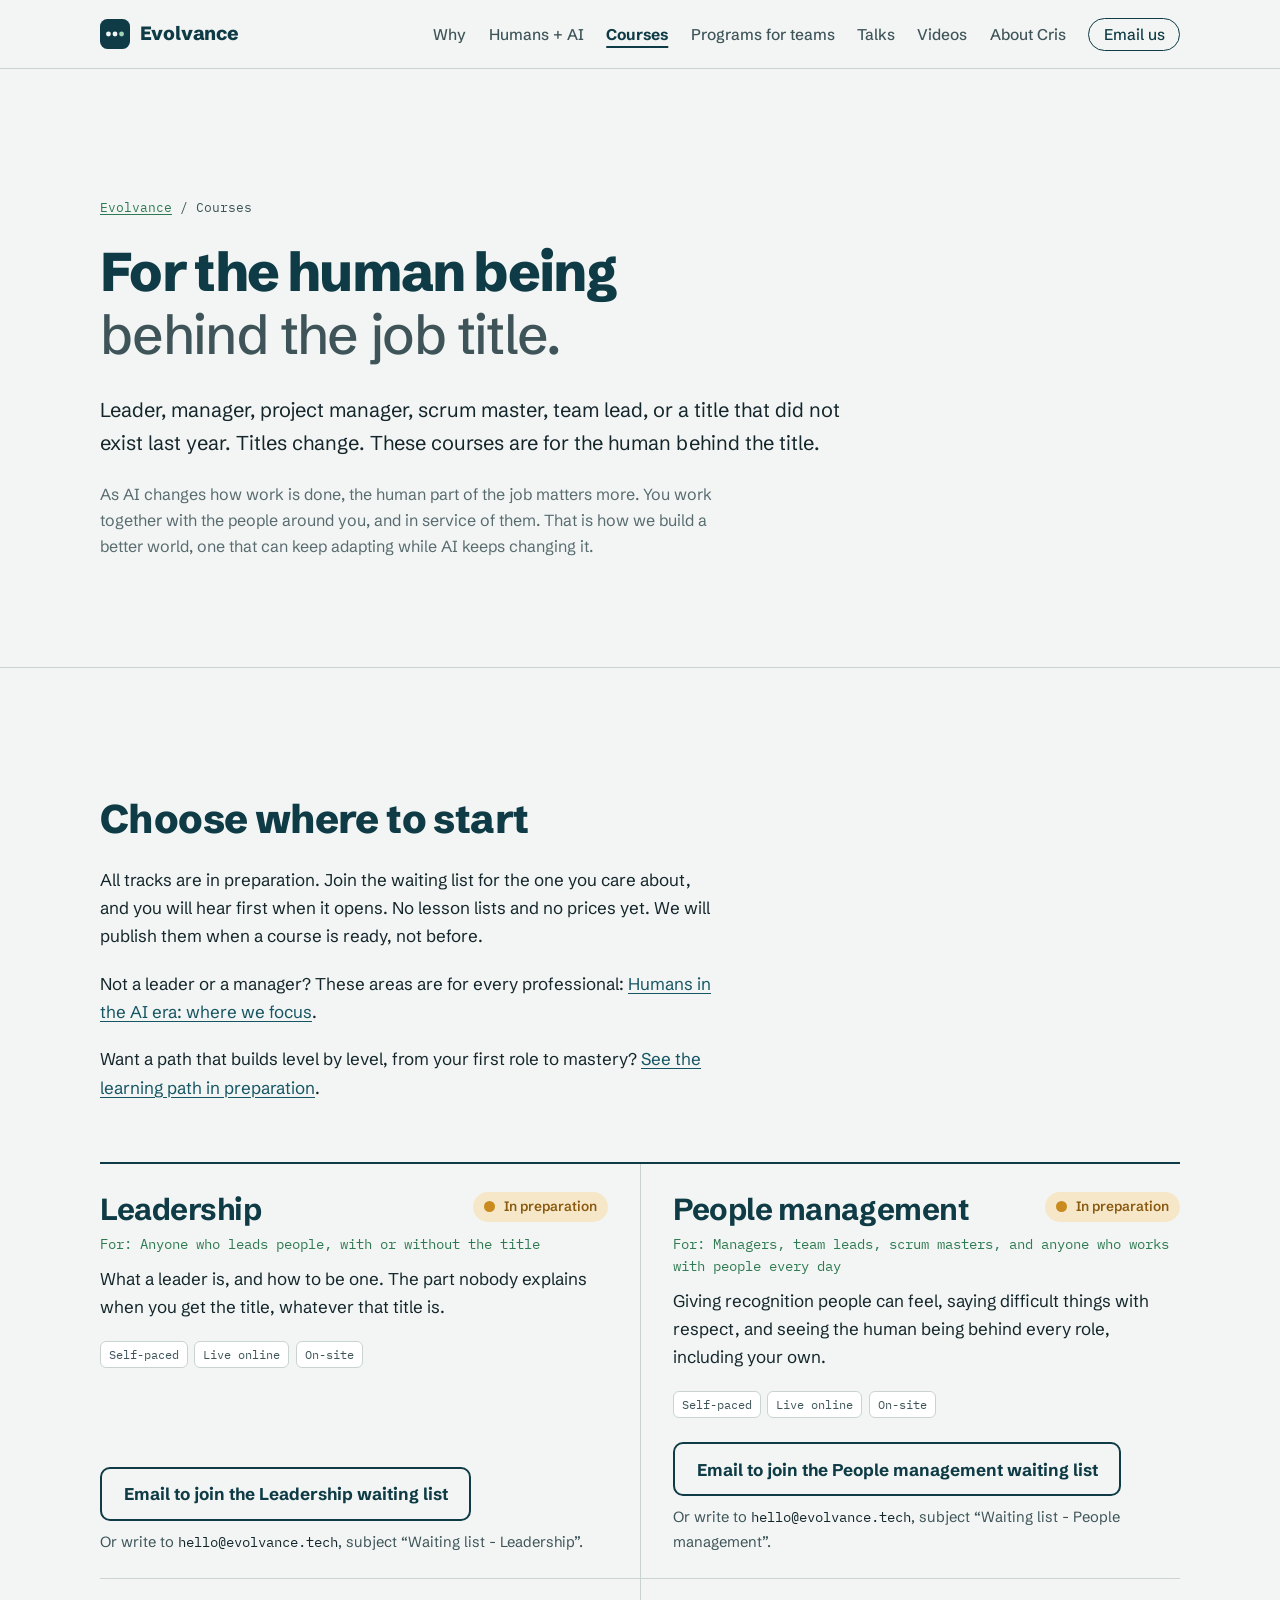
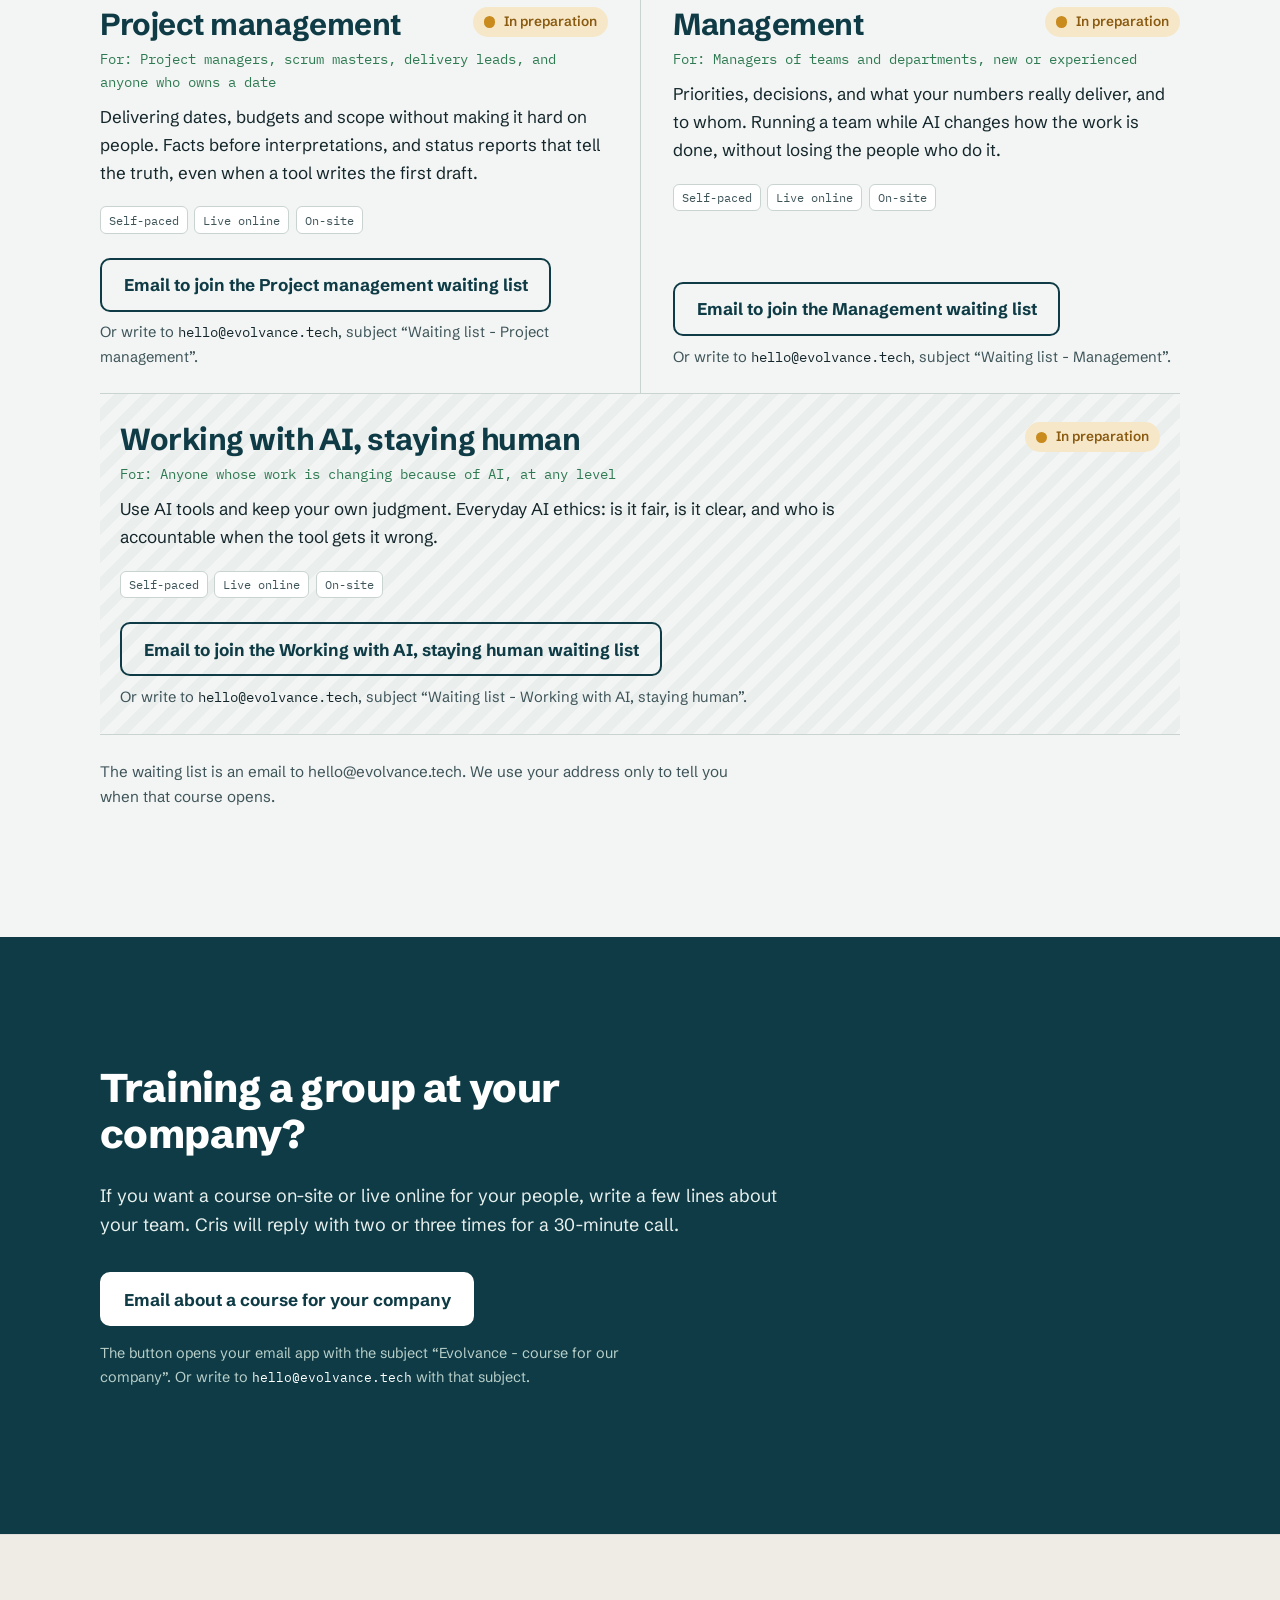
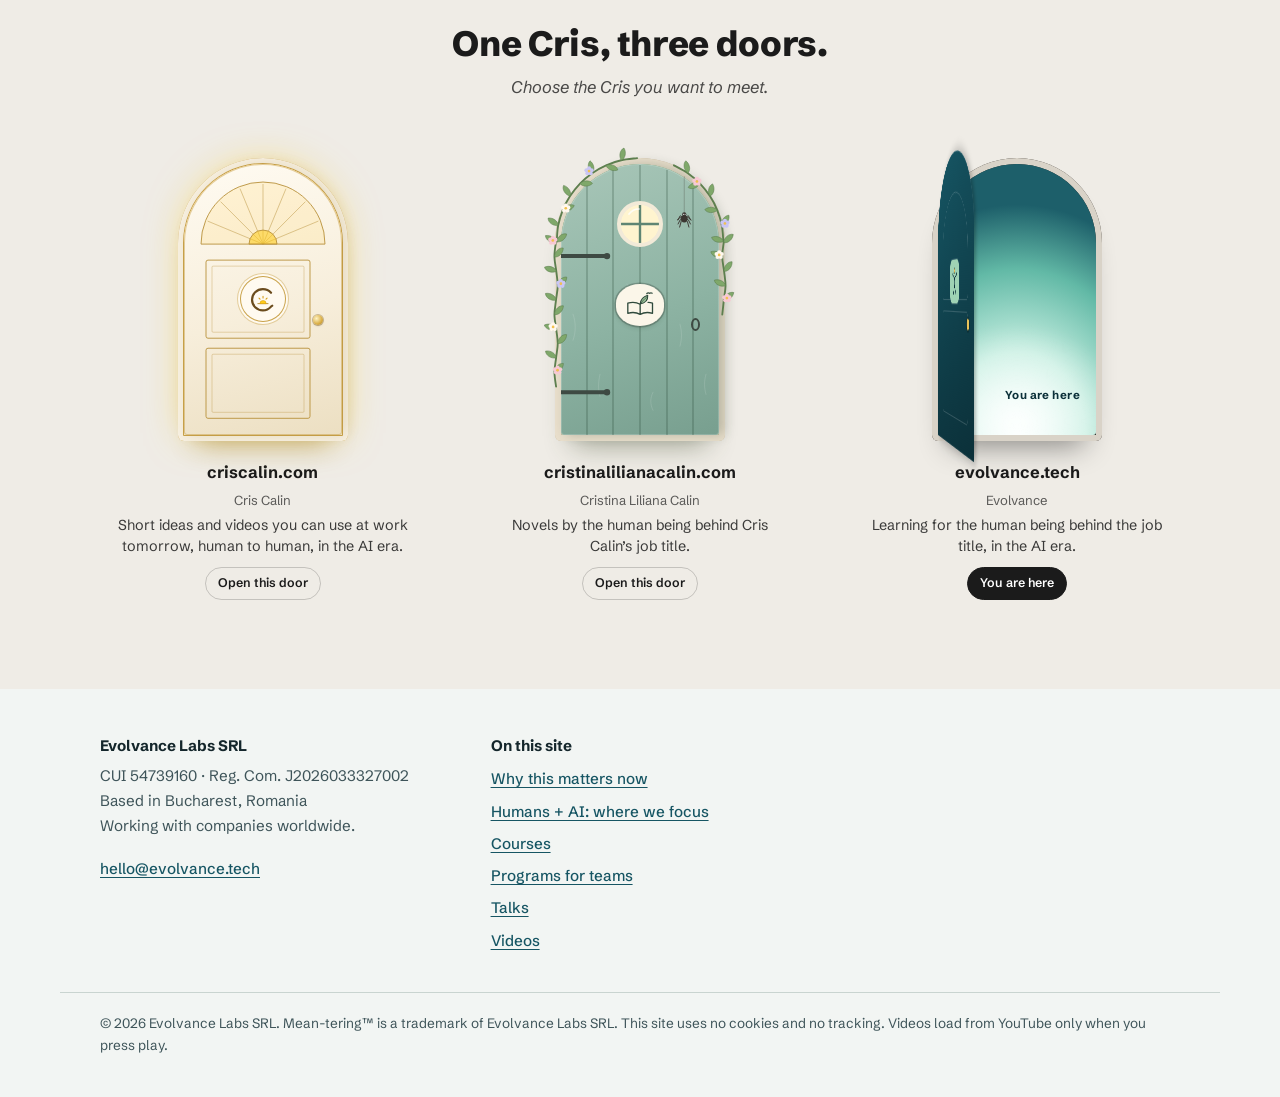
==== courses/index.html @ 080d836c "Publish site (approved version, 24.11.2026) Co-Authored-By: Claude Opus 5.5 <noreply@anthropic.com> " ====
<!DOCTYPE html>
<!-- generated by tools/build.py from tools/templates/courses.html and _data/catalog.json. Do not edit by hand: edit the template or the data, then run python3 tools/build.py -->
<html lang="en">
<head>
<meta charset="utf-8">
<meta name="viewport" content="width=device-width, initial-scale=1">
<title>Courses for the human being behind the job title | Evolvance</title>
<meta name="description" content="Courses by Cris Calin, in preparation, for leaders, managers, project managers, scrum masters, team leads and anyone who works with people: leadership, people management, project management, management, and working with AI while staying human.">
<link rel="canonical" href="https://evolvance.tech/courses/">
<meta name="theme-color" content="#0e3b45">

<meta property="og:type" content="website">
<meta property="og:site_name" content="Evolvance">
<meta property="og:title" content="Evolvance courses: for the human being behind the job title">
<meta property="og:description" content="Courses by Cris Calin, in preparation, for leaders, managers, project managers, scrum masters, team leads and anyone who works with people: leadership, people management, project management, management, and working with AI while staying human.">
<meta property="og:url" content="https://evolvance.tech/courses/">
<meta property="og:image" content="https://evolvance.tech/img/og-evolvance.jpg">
<meta property="og:image:width" content="1200">
<meta property="og:image:height" content="630">
<meta property="og:image:alt" content="Cris Calin on stage at DevCon 2025, in front of the title of her talk, Beyond Innovation: The Era of Meaningful Tech">
<meta name="twitter:card" content="summary_large_image">
<meta name="twitter:title" content="Evolvance courses: for the human being behind the job title">
<meta name="twitter:description" content="Courses by Cris Calin, in preparation, for leaders, managers, project managers, scrum masters, team leads and anyone who works with people: leadership, people management, project management, management, and working with AI while staying human.">
<meta name="twitter:image" content="https://evolvance.tech/img/og-evolvance.jpg">

<link rel="icon" href="../favicon.svg" type="image/svg+xml">
<link rel="preconnect" href="https://fonts.googleapis.com">
<link rel="preconnect" href="https://fonts.gstatic.com" crossorigin>
<link href="https://fonts.googleapis.com/css2?family=Schibsted+Grotesk:ital,wght@0,400;0,500;0,700;0,800;1,400&family=IBM+Plex+Mono:wght@400;500&display=swap" rel="stylesheet">
<link rel="stylesheet" href="../style.css">
<script>if(!matchMedia("(prefers-reduced-motion: reduce)").matches)document.documentElement.classList.add("js")</script>

</head>
<body>
<a class="skip" href="#main">Skip to content</a>

<header class="site-head">
  <div class="wrap head-row">
    <a class="brand" href="../index.html" aria-label="Evolvance, home">
      <svg class="brand-mark" viewBox="0 0 32 32" aria-hidden="true"><rect width="32" height="32" rx="8" fill="currentColor"/><circle cx="9" cy="16" r="2.6" fill="#f2f5f3"/><circle cx="16" cy="16" r="2.6" fill="#f2f5f3"/><circle cx="23" cy="16" r="2.6" fill="#9fd3b4"/></svg>
      <span>Evolvance</span>
    </a>
    <nav aria-label="Main">
      <ul>
        <li><a href="../why/index.html">Why</a></li>
        <li><a href="../focus/index.html">Humans + AI</a></li>
        <li><a href="../courses/index.html" aria-current="page">Courses</a></li>
        <li><a href="../programs/index.html">Programs for teams</a></li>
        <li><a href="../talks/index.html">Talks</a></li>
        <li><a href="../videos/index.html">Videos</a></li>
        <li><a href="../index.html#about">About Cris</a></li>
        <li class="nav-cta-li"><a class="nav-cta" href="mailto:hello@evolvance.tech?subject=Evolvance">Email us</a></li>
      </ul>
    </nav>
  </div>
</header>

<main id="main">
  <section class="page-head">
    <div class="wrap">
      <p class="crumbs"><a href="../index.html">Evolvance</a> / Courses</p>
      <h1>For the human being <span>behind the job title.</span></h1>
      <p class="lede">Leader, manager, project manager, scrum master, team lead, or a title that did not exist last year. Titles change. These courses are for the human behind the title.</p>
      <p class="lede lede-2">As AI changes how work is done, the human part of the job matters more. You work together with the people around you, and in service of them. That is how we build a better world, one that can keep adapting while AI keeps changing it.</p>
      <!-- TODO: opening dates per track (do not publish dates until they are certain) -->
    </div>
  </section>

  <section class="tracks-sec" aria-labelledby="tracks-h">
    <div class="wrap">
      <div class="section-head">
        <h2 id="tracks-h">Choose where to start</h2>
        <p>All tracks are in preparation. Join the waiting list for the one you care about, and you will hear first when it opens. No lesson lists and no prices yet. We will publish them when a course is ready, not before.</p>
        <p>Not a leader or a manager? These areas are for every professional: <a href="../focus/index.html">Humans in the AI era: where we focus</a>.</p>
        <p>Want a path that builds level by level, from your first role to mastery? <a href="../programs/index.html#learning-path">See the learning path in preparation</a>.</p>
      </div>
      <div class="tracks">
        <article class="track" id="leadership">
          <div class="track-head">
            <h3>Leadership</h3>
            <span class="pill pill-amber"><i aria-hidden="true"></i>In preparation</span>
          </div>
          <p class="track-for">For: Anyone who leads people, with or without the title</p>
          <p class="track-sum">What a leader is, and how to be one. The part nobody explains when you get the title, whatever that title is.</p>
          <!-- TODO: Cris to confirm the new, wider one-line summary of the Leadership track. -->
          <ul class="chips" aria-label="Formats"><li>Self-paced</li><li>Live online</li><li>On-site</li></ul>
          <p class="track-act"><a class="btn btn-ghost" href="mailto:hello@evolvance.tech?subject=Waiting%20list%20-%20Leadership&amp;body=Hello%2C%0A%0APlease%20add%20me%20to%20the%20waiting%20list%20for%20the%20Leadership%20course.%0AThe%20format%20I%20am%20interested%20in%20%28self-paced%2C%20live%20online%2C%20or%20on-site%20for%20my%20company%29%3A%0A%0AMy%20role%3A%0A%0AThank%20you.">Email to join the Leadership waiting list</a><span class="mail-alt">Or write to <span class="mail-addr">hello@evolvance.tech</span>, subject “Waiting list - Leadership”.</span></p>
        </article>
        <article class="track" id="people-management">
          <div class="track-head">
            <h3>People management</h3>
            <span class="pill pill-amber"><i aria-hidden="true"></i>In preparation</span>
          </div>
          <p class="track-for">For: Managers, team leads, scrum masters, and anyone who works with people every day</p>
          <p class="track-sum">Giving recognition people can feel, saying difficult things with respect, and seeing the human being behind every role, including your own.</p>
          <!-- TODO: Cris to confirm the new, wider one-line summary of the People management track. -->
          <ul class="chips" aria-label="Formats"><li>Self-paced</li><li>Live online</li><li>On-site</li></ul>
          <p class="track-act"><a class="btn btn-ghost" href="mailto:hello@evolvance.tech?subject=Waiting%20list%20-%20People%20management&amp;body=Hello%2C%0A%0APlease%20add%20me%20to%20the%20waiting%20list%20for%20the%20People%20management%20course.%0AThe%20format%20I%20am%20interested%20in%20%28self-paced%2C%20live%20online%2C%20or%20on-site%20for%20my%20company%29%3A%0A%0AMy%20role%3A%0A%0AThank%20you.">Email to join the People management waiting list</a><span class="mail-alt">Or write to <span class="mail-addr">hello@evolvance.tech</span>, subject “Waiting list - People management”.</span></p>
        </article>
        <article class="track" id="project-management">
          <div class="track-head">
            <h3>Project management</h3>
            <span class="pill pill-amber"><i aria-hidden="true"></i>In preparation</span>
          </div>
          <p class="track-for">For: Project managers, scrum masters, delivery leads, and anyone who owns a date</p>
          <p class="track-sum">Delivering dates, budgets and scope without making it hard on people. Facts before interpretations, and status reports that tell the truth, even when a tool writes the first draft.</p>
          <!-- TODO: Cris to confirm the new, wider one-line summary of the Project management track. -->
          <ul class="chips" aria-label="Formats"><li>Self-paced</li><li>Live online</li><li>On-site</li></ul>
          <p class="track-act"><a class="btn btn-ghost" href="mailto:hello@evolvance.tech?subject=Waiting%20list%20-%20Project%20management&amp;body=Hello%2C%0A%0APlease%20add%20me%20to%20the%20waiting%20list%20for%20the%20Project%20management%20course.%0AThe%20format%20I%20am%20interested%20in%20%28self-paced%2C%20live%20online%2C%20or%20on-site%20for%20my%20company%29%3A%0A%0AMy%20role%3A%0A%0AThank%20you.">Email to join the Project management waiting list</a><span class="mail-alt">Or write to <span class="mail-addr">hello@evolvance.tech</span>, subject “Waiting list - Project management”.</span></p>
        </article>
        <article class="track" id="management">
          <div class="track-head">
            <h3>Management</h3>
            <span class="pill pill-amber"><i aria-hidden="true"></i>In preparation</span>
          </div>
          <p class="track-for">For: Managers of teams and departments, new or experienced</p>
          <p class="track-sum">Priorities, decisions, and what your numbers really deliver, and to whom. Running a team while AI changes how the work is done, without losing the people who do it.</p>
          <!-- TODO: Cris to confirm the new, wider one-line summary of the Management track. -->
          <ul class="chips" aria-label="Formats"><li>Self-paced</li><li>Live online</li><li>On-site</li></ul>
          <p class="track-act"><a class="btn btn-ghost" href="mailto:hello@evolvance.tech?subject=Waiting%20list%20-%20Management&amp;body=Hello%2C%0A%0APlease%20add%20me%20to%20the%20waiting%20list%20for%20the%20Management%20course.%0AThe%20format%20I%20am%20interested%20in%20%28self-paced%2C%20live%20online%2C%20or%20on-site%20for%20my%20company%29%3A%0A%0AMy%20role%3A%0A%0AThank%20you.">Email to join the Management waiting list</a><span class="mail-alt">Or write to <span class="mail-addr">hello@evolvance.tech</span>, subject “Waiting list - Management”.</span></p>
        </article>
        <article class="track" id="working-with-ai">
          <div class="track-head">
            <h3>Working with AI, staying human</h3>
            <span class="pill pill-amber"><i aria-hidden="true"></i>In preparation</span>
          </div>
          <p class="track-for">For: Anyone whose work is changing because of AI, at any level</p>
          <p class="track-sum">Use AI tools and keep your own judgment. Everyday AI ethics: is it fair, is it clear, and who is accountable when the tool gets it wrong.</p>
          <!-- TODO: Cris to confirm the scope and one-line summary of the Working with AI, staying human track. -->
          <ul class="chips" aria-label="Formats"><li>Self-paced</li><li>Live online</li><li>On-site</li></ul>
          <p class="track-act"><a class="btn btn-ghost" href="mailto:hello@evolvance.tech?subject=Waiting%20list%20-%20Working%20with%20AI%2C%20staying%20human&amp;body=Hello%2C%0A%0APlease%20add%20me%20to%20the%20waiting%20list%20for%20the%20Working%20with%20AI%2C%20staying%20human%20course.%0AThe%20format%20I%20am%20interested%20in%20%28self-paced%2C%20live%20online%2C%20or%20on-site%20for%20my%20company%29%3A%0A%0AMy%20role%3A%0A%0AThank%20you.">Email to join the Working with AI, staying human waiting list</a><span class="mail-alt">Or write to <span class="mail-addr">hello@evolvance.tech</span>, subject “Waiting list - Working with AI, staying human”.</span></p>
        </article>
      </div>
      <p class="more-note waitlist-note">The waiting list is an email to hello@evolvance.tech. We use your address only to tell you when that course opens. <!-- TODO: privacy notice page (GDPR) for waiting-list emails --></p>
    </div>
  </section>

  <section class="cta" aria-labelledby="cta-h">
    <div class="wrap cta-inner">
      <h2 id="cta-h">Training a group at your company?</h2>
      <p>If you want a course on-site or live online for your people, write a few lines about your team. Cris will reply with two or three times for a 30-minute call.</p>
      <a class="btn btn-light" href="mailto:hello@evolvance.tech?subject=Evolvance%20-%20course%20for%20our%20company">Email about a course for your company</a>
      <p class="cta-small">The button opens your email app with the subject “Evolvance - course for our company”. Or write to <span class="mail-addr">hello@evolvance.tech</span> with that subject.</p>
    </div>
  </section>
</main>

<section class="doors" aria-labelledby="doors-h"><div class="doors-in"><h2 id="doors-h" class="doors-h">One Cris, three doors.</h2><p class="doors-sub">Choose the Cris you want to meet.</p><ul class="doors-row"><li class="door door-criscalin"><a href="https://criscalin.com/"><span class="door-frame"><span class="door-inside"><span class="door-light"></span><span class="door-here">You are here</span></span><span class="door-leaf"><svg class="door-art" viewBox="0 0 158 271" preserveAspectRatio="none" aria-hidden="true" focusable="false"><g fill="none" stroke="currentColor" stroke-width=".9"><path d="M17 80A62 62 0 0 1 141 80Z" class="fan"/><g stroke-width=".6" opacity=".8"><path d="M79 80L134.4 57.0"/><path d="M79 80L121.4 37.6"/><path d="M79 80L102.0 24.6"/><path d="M79 80L79.0 20.0"/><path d="M79 80L56.0 24.6"/><path d="M79 80L36.6 37.6"/><path d="M79 80L23.6 57.0"/></g><path d="M65 80a14 14 0 0 1 28 0Z" class="sun"/><rect x="22" y="96" width="104" height="78" rx="2"/><rect x="28" y="102" width="92" height="66" rx="1" stroke-width=".5" opacity=".7"/><rect x="22" y="184" width="104" height="70" rx="2"/><rect x="28" y="190" width="92" height="58" rx="1" stroke-width=".5" opacity=".7"/></g></svg><span class="door-panel"></span><span class="door-panel"></span><span class="dm dm-c"><svg viewBox="0 0 40 40" aria-hidden="true" focusable="false"><path class="arc" d="M29.6 12.2C27.4 9.6 24 8 20.3 8 13.4 8 8 13.5 8 20.2S13.5 32.3 20.3 32.3c3.7 0 7-1.6 9.3-4.3l1.3-1"/><path class="hz" d="M14.6 24.6h11.6"/><path class="sun" d="M16.9 24.6a3.6 3.6 0 0 1 7.2 0z"/><path class="rays" d="M20.5 16.3v1.8M15.9 18.3l1.2 1.2M25.1 18.3l-1.2 1.2"/></svg></span><span class="door-knob"></span></span></span><span class="door-label"><strong>criscalin.com</strong><span class="door-name">Cris Calin</span><span class="door-desc">Short ideas and videos you can use at work tomorrow, human to human, in the AI era.</span><span class="door-state">Open this door</span></span></a></li><li class="door door-cristinalilianacalin"><a href="https://cristinalilianacalin.com/"><span class="door-frame"><span class="door-inside"><span class="door-light"></span><span class="door-here">You are here</span></span><span class="door-leaf"><svg class="door-art" viewBox="0 0 158 271" preserveAspectRatio="none" aria-hidden="true" focusable="false"><g class="planks" fill="none"><path d="M26 21.4V271"/><path d="M52 5.8V271"/><path d="M79 1.0V271"/><path d="M106 5.8V271"/><path d="M132 21.4V271"/></g><g class="grain" fill="none"><path d="M12 150c3 8 3 18 0 26M39 210c-2 9-2 15 0 22M66 120c3 7 3 13 0 20M92 228c-3 6-3 12 0 18M119 160c2 8 2 14 0 22M145 210c-2 7-2 13 0 20"/></g><g class="hinge"><path d="M0 92h46"/><circle cx="46" cy="92" r="3.2"/><path d="M0 228h46"/><circle cx="46" cy="228" r="3.2"/></g><g class="window"><circle cx="79" cy="60" r="21" class="glass"/><path d="M79 39v42M58 60h42" class="bars"/><circle cx="79" cy="60" r="21" class="rim"/><path d="M68 50c3-4 7-5 10-5" class="glint"/></g></svg><span class="door-panel"></span><span class="door-panel"></span><span class="dm dm-n"><svg viewBox="0 0 40 40" aria-hidden="true" focusable="false"><path class="pg" d="M20 31c-4-2.2-9-2.6-14-1.2V18.2c5-1.4 10-1 14 1.4M20 31c4-2.2 9-2.6 14-1.2V18.2c-1.6-.5-3.4-.7-5-.7M20 19.6V31"/><path class="lf" d="M20 19.4c.4-4.6 3.4-8.4 8.6-10 .4 5-2.8 8.8-8.6 10z"/><path class="rib" d="M20.6 18.8c2-2.9 4.2-5.1 7-7.6"/><path class="bird" d="M27.5 7.4c1-.9 2.3-1 3.1-.1.9-.8 2.1-.9 3.1-.3"/></svg></span><span class="door-knob"></span></span><svg class="door-deco" viewBox="0 0 170 283" aria-hidden="true" focusable="false"><g class="vine vine-l"><path class="stem" d="M3.5 226.0C3.2 223.7 1.9 216.7 1.9 212.0C1.9 207.3 3.0 202.7 3.5 198.0C4.0 193.3 5.1 188.7 5.1 184.0C5.1 179.3 4.1 174.7 3.6 170.0C3.0 165.3 1.9 160.7 1.9 156.0C1.9 151.3 2.9 146.7 3.4 142.0C3.9 137.3 5.0 132.7 5.1 128.0C5.1 123.3 4.2 118.7 3.7 114.0C3.1 109.3 2.0 104.7 1.9 100.0C1.8 95.3 2.9 88.5 3.3 86.0C3.6 83.5 3.6 87.7 4.0 85.0C4.4 82.3 4.5 74.6 5.5 69.5C6.5 64.5 8.0 59.4 9.9 54.7C11.8 49.9 14.3 45.2 17.1 40.9C19.9 36.6 23.2 32.4 26.7 28.7C30.3 25.0 34.3 21.6 38.5 18.6C42.8 15.7 47.3 13.1 52.1 11.0C56.8 8.9 61.8 7.2 66.8 6.1C71.8 4.9 79.6 4.4 82.2 4.0"/><g class="leaves"><path d="M0 0c3-4 9-5 12-2-3 4-9 5-12 2z" transform="translate(1.9 212.0) rotate(-35)"/><path d="M0 0c3-4 9-5 12-2-3 4-9 5-12 2z" transform="translate(3.5 198.0) rotate(-138)"/><path d="M0 0c3-4 9-5 12-2-3 4-9 5-12 2z" transform="translate(5.1 184.0) rotate(-35)"/><path d="M0 0c3-4 9-5 12-2-3 4-9 5-12 2z" transform="translate(3.6 170.0) rotate(-152)"/><path d="M0 0c3-4 9-5 12-2-3 4-9 5-12 2z" transform="translate(1.9 156.0) rotate(-35)"/><path d="M0 0c3-4 9-5 12-2-3 4-9 5-12 2z" transform="translate(3.4 142.0) rotate(-138)"/><path d="M0 0c3-4 9-5 12-2-3 4-9 5-12 2z" transform="translate(5.1 128.0) rotate(-34)"/><path d="M0 0c3-4 9-5 12-2-3 4-9 5-12 2z" transform="translate(3.7 114.0) rotate(-151)"/><path d="M0 0c3-4 9-5 12-2-3 4-9 5-12 2z" transform="translate(1.9 100.0) rotate(-36)"/><path d="M0 0c3-4 9-5 12-2-3 4-9 5-12 2z" transform="translate(3.3 86.0) rotate(-137)"/><path d="M0 0c3-4 9-5 12-2-3 4-9 5-12 2z" transform="translate(4.0 85.0) rotate(-27)"/><path d="M0 0c3-4 9-5 12-2-3 4-9 5-12 2z" transform="translate(5.5 69.5) rotate(-134)"/><path d="M0 0c3-4 9-5 12-2-3 4-9 5-12 2z" transform="translate(9.9 54.7) rotate(-13)"/><path d="M0 0c3-4 9-5 12-2-3 4-9 5-12 2z" transform="translate(17.1 40.9) rotate(-112)"/><path d="M0 0c3-4 9-5 12-2-3 4-9 5-12 2z" transform="translate(26.7 28.7) rotate(9)"/><path d="M0 0c3-4 9-5 12-2-3 4-9 5-12 2z" transform="translate(38.5 18.6) rotate(-90)"/><path d="M0 0c3-4 9-5 12-2-3 4-9 5-12 2z" transform="translate(52.1 11.0) rotate(31)"/><path d="M0 0c3-4 9-5 12-2-3 4-9 5-12 2z" transform="translate(66.8 6.1) rotate(-68)"/></g><g class="fl-a" transform="translate(4.9 210.0)"><circle cx="0" cy="-2.6" r="2"/><circle cx="2.5" cy="-.8" r="2"/><circle cx="1.6" cy="2.1" r="2"/><circle cx="-1.6" cy="2.1" r="2"/><circle cx="-2.5" cy="-.8" r="2"/><circle class="fl-mid" r="1.3"/></g><g class="fl-b" transform="translate(0.6 168.0)"><circle cx="0" cy="-2.6" r="2"/><circle cx="2.5" cy="-.8" r="2"/><circle cx="1.6" cy="2.1" r="2"/><circle cx="-1.6" cy="2.1" r="2"/><circle cx="-2.5" cy="-.8" r="2"/><circle class="fl-mid" r="1.3"/></g><g class="fl-c" transform="translate(8.1 126.0)"><circle cx="0" cy="-2.6" r="2"/><circle cx="2.5" cy="-.8" r="2"/><circle cx="1.6" cy="2.1" r="2"/><circle cx="-1.6" cy="2.1" r="2"/><circle cx="-2.5" cy="-.8" r="2"/><circle class="fl-mid" r="1.3"/></g><g class="fl-a" transform="translate(0.3 84.0)"><circle cx="0" cy="-2.6" r="2"/><circle cx="2.5" cy="-.8" r="2"/><circle cx="1.6" cy="2.1" r="2"/><circle cx="-1.6" cy="2.1" r="2"/><circle cx="-2.5" cy="-.8" r="2"/><circle class="fl-mid" r="1.3"/></g><g class="fl-b" transform="translate(12.9 52.7)"><circle cx="0" cy="-2.6" r="2"/><circle cx="2.5" cy="-.8" r="2"/><circle cx="1.6" cy="2.1" r="2"/><circle cx="-1.6" cy="2.1" r="2"/><circle cx="-2.5" cy="-.8" r="2"/><circle class="fl-mid" r="1.3"/></g><g class="fl-c" transform="translate(35.5 16.6)"><circle cx="0" cy="-2.6" r="2"/><circle cx="2.5" cy="-.8" r="2"/><circle cx="1.6" cy="2.1" r="2"/><circle cx="-1.6" cy="2.1" r="2"/><circle cx="-2.5" cy="-.8" r="2"/><circle class="fl-mid" r="1.3"/></g></g><g class="vine vine-r"><path class="stem" d="M164.9 156.0C165.2 153.7 165.9 146.7 166.4 142.0C166.9 137.3 168.0 132.7 168.1 128.0C168.1 123.3 167.2 118.7 166.7 114.0C166.1 109.3 165.0 104.7 164.9 100.0C164.8 95.3 166.1 88.5 166.3 86.0C166.5 83.5 166.3 87.7 166.0 85.0C165.7 82.3 165.5 74.6 164.5 69.5C163.5 64.5 162.0 59.4 160.1 54.7C158.2 49.9 155.7 45.2 152.9 40.9C150.1 36.6 146.8 32.4 143.3 28.7C139.7 25.0 135.7 21.6 131.5 18.6C127.2 15.7 120.2 12.3 117.9 11.0"/><g class="leaves"><path d="M0 0c3-4 9-5 12-2-3 4-9 5-12 2z" transform="translate(166.4 142.0) rotate(-28)"/><path d="M0 0c3-4 9-5 12-2-3 4-9 5-12 2z" transform="translate(168.1 128.0) rotate(-144)"/><path d="M0 0c3-4 9-5 12-2-3 4-9 5-12 2z" transform="translate(166.7 114.0) rotate(-41)"/><path d="M0 0c3-4 9-5 12-2-3 4-9 5-12 2z" transform="translate(164.9 100.0) rotate(-146)"/><path d="M0 0c3-4 9-5 12-2-3 4-9 5-12 2z" transform="translate(166.3 86.0) rotate(-31)"/><path d="M0 0c3-4 9-5 12-2-3 4-9 5-12 2z" transform="translate(166.0 85.0) rotate(-151)"/><path d="M0 0c3-4 9-5 12-2-3 4-9 5-12 2z" transform="translate(164.5 69.5) rotate(-46)"/><path d="M0 0c3-4 9-5 12-2-3 4-9 5-12 2z" transform="translate(160.1 54.7) rotate(-167)"/><path d="M0 0c3-4 9-5 12-2-3 4-9 5-12 2z" transform="translate(152.9 40.9) rotate(-68)"/><path d="M0 0c3-4 9-5 12-2-3 4-9 5-12 2z" transform="translate(143.3 28.7) rotate(-189)"/><path d="M0 0c3-4 9-5 12-2-3 4-9 5-12 2z" transform="translate(131.5 18.6) rotate(-90)"/></g><g class="fl-a" transform="translate(169.4 140.0)"><circle cx="0" cy="-2.6" r="2"/><circle cx="2.5" cy="-.8" r="2"/><circle cx="1.6" cy="2.1" r="2"/><circle cx="-1.6" cy="2.1" r="2"/><circle cx="-2.5" cy="-.8" r="2"/><circle class="fl-mid" r="1.3"/></g><g class="fl-b" transform="translate(161.9 98.0)"><circle cx="0" cy="-2.6" r="2"/><circle cx="2.5" cy="-.8" r="2"/><circle cx="1.6" cy="2.1" r="2"/><circle cx="-1.6" cy="2.1" r="2"/><circle cx="-2.5" cy="-.8" r="2"/><circle class="fl-mid" r="1.3"/></g><g class="fl-c" transform="translate(167.5 67.5)"><circle cx="0" cy="-2.6" r="2"/><circle cx="2.5" cy="-.8" r="2"/><circle cx="1.6" cy="2.1" r="2"/><circle cx="-1.6" cy="2.1" r="2"/><circle cx="-2.5" cy="-.8" r="2"/><circle class="fl-mid" r="1.3"/></g><g class="fl-a" transform="translate(140.3 26.7)"><circle cx="0" cy="-2.6" r="2"/><circle cx="2.5" cy="-.8" r="2"/><circle cx="1.6" cy="2.1" r="2"/><circle cx="-1.6" cy="2.1" r="2"/><circle cx="-2.5" cy="-.8" r="2"/><circle class="fl-mid" r="1.3"/></g></g><g class="spider"><path class="silk" d="M128 22V58"/><g transform="translate(128 62)"><g class="legs"><path d="M0 0l-4 -2l-2.0 4"/><path d="M0 0l-4.5 0l-2.2 2"/><path d="M0 0l-4 2l-2.0 4"/><path d="M0 0l-3 3.5l-1.5 5.5"/><path d="M0 0l4 -2l2.0 4"/><path d="M0 0l4.5 0l2.2 2"/><path d="M0 0l4 2l2.0 4"/><path d="M0 0l3 3.5l1.5 5.5"/></g><ellipse rx="3.2" ry="3.6" cy="1"/><circle cy="-3.2" r="2.1"/><circle class="eye" cx="-.8" cy="-3.5" r=".55"/><circle class="eye" cx=".8" cy="-3.5" r=".55"/></g></g></svg></span><span class="door-label"><strong>cristinaliliana<wbr>calin<wbr>.com</strong><span class="door-name">Cristina Liliana Calin</span><span class="door-desc">Novels by the human being behind Cris Calin&#8217;s job title.</span><span class="door-state">Open this door</span></span></a></li><li class="door door-evolvance is-here"><a href="https://evolvance.tech/" aria-current="page"><span class="door-frame"><span class="door-inside"><span class="door-light"></span><span class="door-here">You are here</span></span><span class="door-leaf"><span class="door-panel"></span><span class="door-panel"></span><span class="dm dm-e"><svg viewBox="0 0 40 40" aria-hidden="true" focusable="false"><path class="faint" d="M10.5 11.5L20 7.5l9.5 4"/><path class="ln" d="M20 16.5l-9.5-5M20 16.5l9.5-5M20 16.5v8M20 24.5l-6.5 8M20 24.5l6.5 8"/><circle class="hd" cx="20" cy="7.5" r="2.7"/><g class="nd"><circle cx="20" cy="16.5" r="1.9"/><circle cx="10.5" cy="11.5" r="1.7"/><circle cx="29.5" cy="11.5" r="1.7"/><circle cx="20" cy="24.5" r="1.7"/><circle cx="13.5" cy="32.5" r="1.7"/><circle cx="26.5" cy="32.5" r="1.7"/></g></svg></span><span class="door-knob"></span></span></span><span class="door-label"><strong>evolvance.tech</strong><span class="door-name">Evolvance</span><span class="door-desc">Learning for the human being behind the job title, in the AI era.</span><span class="door-state">You are here</span></span></a></li></ul></div></section>
<footer class="site-foot">
  <div class="wrap foot-grid">
    <div>
      <p class="foot-brand">Evolvance Labs SRL</p>
      <p>CUI 54739160 · Reg. Com. J2026033327002<br>Based in Bucharest, Romania<br>Working with companies worldwide.</p>
      <p><a href="mailto:hello@evolvance.tech?subject=Evolvance">hello@evolvance.tech</a></p>
    </div>
    <nav aria-label="On this site">
      <p class="foot-h">On this site</p>
      <ul>
        <li><a href="../why/index.html">Why this matters now</a></li>
        <li><a href="../focus/index.html">Humans + AI: where we focus</a></li>
        <li><a href="../courses/index.html">Courses</a></li>
        <li><a href="../programs/index.html">Programs for teams</a></li>
        <li><a href="../talks/index.html">Talks</a></li>
        <li><a href="../videos/index.html">Videos</a></li>
      </ul>
    </nav>
  </div>
  <div class="wrap foot-legal">
    <p>© 2026 Evolvance Labs SRL. Mean-tering™ is a trademark of Evolvance Labs SRL. This site uses no cookies and no tracking. Videos load from YouTube only when you press play. <!-- TODO: confirm trademark wording/ownership of Mean-tering™ --></p>
  </div>
</footer>
<script>
(function(){var els=document.querySelectorAll(".entry,.path,.reveal");
if(!document.documentElement.classList.contains("js")||!("IntersectionObserver" in window)){els.forEach(function(e){e.classList.add("in")});return}
var io=new IntersectionObserver(function(es){es.forEach(function(e){if(e.isIntersecting){e.target.classList.add("in");io.unobserve(e.target)}})},{threshold:.2});
els.forEach(function(e){io.observe(e)})})();
document.querySelectorAll("[data-copy]").forEach(function(b){
  var label=b.textContent,st=b.parentNode.querySelector(".copy-status"),t;
  function done(ok){
    b.classList.toggle("is-copied",ok);b.textContent=ok?"Copied":label;
    if(st)st.textContent=ok?"Address copied.":"Copy did not work. Select the address and copy it.";
    if(!ok){var el=document.getElementById(b.getAttribute("data-copy-target"));if(el){var r=document.createRange();r.selectNodeContents(el);var s=getSelection();s.removeAllRanges();s.addRange(r)}}
    clearTimeout(t);t=setTimeout(function(){b.classList.remove("is-copied");b.textContent=label;if(st)st.textContent=""},2500)}
  function legacy(){try{var x=document.createElement("textarea");x.value=b.getAttribute("data-copy");x.setAttribute("readonly","");x.style.position="fixed";x.style.opacity="0";document.body.appendChild(x);x.select();var ok=document.execCommand("copy");document.body.removeChild(x);done(ok)}catch(e){done(false)}}
  b.addEventListener("click",function(){
    try{if(navigator.clipboard&&window.isSecureContext){navigator.clipboard.writeText(b.getAttribute("data-copy")).then(function(){done(true)},legacy)}else{legacy()}}catch(e){legacy()}
  })});
</script>

</body>
</html>
---- style.css ----
/* Evolvance — calm, cool, trustworthy. Deep teal ink on a cool grey-green paper.
   One memorable element: the Mean-tering dictionary entry. */

:root{
  --paper:#f2f5f3;
  --paper-2:#e6ece9;
  --ink:#14262b;
  --ink-soft:#3e5459;
  --teal:#0e3b45;
  --teal-2:#165563;
  --green:#2f7a52;
  --green-soft:#d5ebdd;
  --amber:#8a5a10;
  --amber-soft:#f6e7c8;
  --rule:#c9d4d0;
  --focus:#d17a00;
  --sans:"Schibsted Grotesk", system-ui, -apple-system, "Segoe UI", Roboto, sans-serif;
  --mono:"IBM Plex Mono", ui-monospace, SFMono-Regular, Menlo, Consolas, monospace;
  --wrap:1160px;
  --r:14px;
}

*,*::before,*::after{box-sizing:border-box}
html{scroll-behavior:smooth;-webkit-text-size-adjust:100%}
body{margin:0;background:var(--paper);color:var(--ink);font-family:var(--sans);font-size:1.0625rem;line-height:1.6}
img{max-width:100%;height:auto;display:block}
a{color:var(--teal-2);text-underline-offset:.18em;text-decoration-thickness:1px}
a:hover{color:var(--teal)}
:focus-visible{outline:3px solid var(--focus);outline-offset:3px;border-radius:4px}
cite{font-style:italic}
h1,h2,h3{line-height:1.15;margin:0 0 .6em;letter-spacing:-.015em}
h2{font-size:clamp(1.75rem,3.2vw,2.5rem);font-weight:800}
h3{font-size:1.25rem;font-weight:700}
p{margin:0 0 1em}

.wrap{max-width:var(--wrap);margin:0 auto;padding:0 clamp(1.1rem,4vw,2.5rem)}
.skip{position:absolute;left:-999px;top:0;background:var(--teal);color:#fff;padding:.6rem 1rem;z-index:10}
.skip:focus{left:1rem;top:1rem}

/* Header */
.site-head{border-bottom:1px solid var(--rule);background:var(--paper)}
.head-row{display:flex;align-items:center;justify-content:space-between;gap:1rem;min-height:68px;flex-wrap:wrap}
.brand{display:inline-flex;align-items:center;gap:.6rem;color:var(--teal);text-decoration:none;font-weight:800;font-size:1.2rem;letter-spacing:-.01em}
.brand-mark{width:30px;height:30px;color:var(--teal)}
.site-head nav ul{list-style:none;display:flex;gap:1.4rem;margin:0;padding:0;align-items:center;flex-wrap:wrap}
.site-head nav a{color:var(--ink-soft);text-decoration:none;font-size:.97rem;font-weight:500}
.site-head nav a:hover{color:var(--teal);text-decoration:underline}
.site-head nav .nav-cta{color:var(--teal);border:1.5px solid var(--teal);padding:.38rem .9rem;border-radius:999px}
.site-head nav .nav-cta:hover{background:var(--teal);color:#fff;text-decoration:none}

/* Buttons */
.btn{display:inline-block;background:var(--teal);color:#fff;text-decoration:none;font-weight:700;padding:.9rem 1.35rem;border-radius:10px;border:2px solid var(--teal);line-height:1.25}
.btn:hover{background:var(--teal-2);border-color:var(--teal-2);color:#fff}
.btn-ghost{background:transparent;color:var(--teal)}
.btn-ghost:hover{background:var(--teal);color:#fff}
.btn-light{background:#fff;color:var(--teal);border-color:#fff}
.btn-light:hover{background:var(--green-soft);border-color:var(--green-soft);color:var(--teal)}
.link-quiet{color:var(--ink-soft);font-weight:500}

/* Hero */
.hero{padding:clamp(3rem,8vw,6.5rem) 0 clamp(3rem,6vw,5rem)}
.hero-grid{display:grid;grid-template-columns:1.35fr 1fr;gap:clamp(2rem,5vw,4.5rem);align-items:center}
.kicker{font-family:var(--mono);font-size:.85rem;color:var(--green);margin-bottom:1.2rem}
h1{font-size:clamp(2.25rem,5.2vw,4rem);font-weight:800;letter-spacing:-.03em;color:var(--teal);margin-bottom:.5em}
h1 span{display:block;color:var(--ink-soft);font-weight:500}
.lede{font-size:clamp(1.1rem,1.6vw,1.25rem);max-width:36em;color:var(--ink)}
.hero-actions{display:flex;flex-wrap:wrap;gap:1rem 1.5rem;align-items:center;margin-top:1.8rem}

.status-card{background:#fff;border:1px solid var(--rule);border-radius:var(--r);padding:1.5rem;}
.sc-row{display:flex;flex-direction:column;gap:.45rem;padding:1rem 0;border-bottom:1px dashed var(--rule)}
.sc-row:first-child{padding-top:0}
.sc-label{font-family:var(--mono);font-size:.8rem;color:var(--ink-soft)}
.pill{display:inline-flex;align-items:center;gap:.55rem;align-self:flex-start;font-weight:700;border-radius:999px;padding:.4rem .9rem;font-size:1rem}
.pill i{width:.7rem;height:.7rem;border-radius:50%;display:inline-block}
.pill-green{background:var(--green-soft);color:#1d5638}
.pill-green i{background:var(--green)}
.pill-amber{background:var(--amber-soft);color:var(--amber);font-weight:600}
.pill-amber i{background:#c98a1e}
.sc-note{margin:1rem 0 0;font-size:.95rem;color:var(--ink-soft)}

/* Idea */
.idea{padding:clamp(3rem,7vw,5.5rem) 0;border-top:1px solid var(--rule)}
.idea-grid{display:grid;grid-template-columns:1fr 1.4fr;gap:clamp(1.5rem,5vw,4rem)}
.idea h2{color:var(--teal)}
.idea-body p{max-width:38em}

/* Mean-tering — the memorable centre */
.mt{background:var(--teal);color:#e8f0ee;padding:clamp(3.5rem,8vw,6.5rem) 0}
.mt-head{display:flex;flex-wrap:wrap;justify-content:space-between;align-items:baseline;gap:.5rem 2rem;margin-bottom:2.5rem}
.mt h2{color:#fff;font-size:clamp(2rem,4vw,3rem)}
.mt h2 sup{font-size:.4em;font-weight:500;vertical-align:super}
.mt-sub{color:#b9cfca;margin:0;max-width:26em}
.entry{background:#f7faf8;color:var(--ink);border-radius:18px;padding:clamp(1.5rem,4vw,3.25rem)}
.entry-word{display:flex;align-items:baseline;gap:1rem;flex-wrap:wrap;margin:0 0 1.5rem;padding-bottom:1.25rem;border-bottom:2px solid var(--ink)}
.hw{font-size:clamp(4rem,13vw,9rem);font-weight:800;letter-spacing:-.05em;line-height:.85;color:var(--teal)}
.pron{font-family:var(--mono);font-size:clamp(1rem,2vw,1.35rem);color:var(--ink-soft)}
.senses{list-style:none;margin:0;padding:0;display:grid;grid-template-columns:repeat(3,1fr);gap:0;counter-reset:sense}
.sense{counter-increment:sense;padding:1.25rem clamp(1rem,2.5vw,2rem) .5rem;border-left:1px solid var(--rule);position:relative}
.sense:first-child{border-left:0;padding-left:0}
.sense:last-child{padding-right:0}
.sense::before{content:counter(sense);font-family:var(--mono);font-weight:500;font-size:.9rem;color:#fff;background:var(--teal);width:1.8rem;height:1.8rem;border-radius:50%;display:inline-grid;place-items:center;margin-bottom:.8rem}
.pos{font-family:var(--mono);font-size:.85rem;color:var(--green);margin:0 0 .4rem}
.pos em{font-style:italic}
.sense h3{font-size:clamp(1.3rem,2vw,1.6rem);color:var(--teal);margin-bottom:.6rem}
.gloss{font-size:1rem;color:var(--ink)}
.ex{font-size:.98rem;font-style:italic;color:var(--ink-soft);border-left:3px solid var(--green);padding-left:.8rem}
.ex span{font-style:normal;font-family:var(--mono);font-size:.8rem;display:block;color:var(--green)}
.mt-foot{max-width:44em;margin:2.5rem 0 0;font-size:1.15rem;color:#e8f0ee}

/* Programs */
.programs{padding:clamp(3.5rem,8vw,6rem) 0}
.section-head{max-width:46em;margin-bottom:2.5rem}
.section-head h2{color:var(--teal)}
.plans{display:grid;grid-template-columns:repeat(3,1fr);border-top:2px solid var(--teal)}
.plan{padding:1.75rem clamp(1rem,2.2vw,1.75rem) 1.5rem;border-right:1px solid var(--rule)}
.plan:first-child{padding-left:0}
.plan:last-child{border-right:0;padding-right:0}
.plan-mid{background:linear-gradient(var(--paper-2),var(--paper-2)) padding-box}
.plan-mid{padding-left:clamp(1rem,2.2vw,1.75rem);padding-right:clamp(1rem,2.2vw,1.75rem)}
.plan h3{font-size:1.4rem;color:var(--teal);margin-bottom:.35rem}
.price{font-size:2rem;font-weight:800;letter-spacing:-.02em;margin:0 0 .3rem;color:var(--ink)}
.price .from{font-size:.95rem;font-weight:500;color:var(--ink-soft);margin-right:.25rem}
.price .to{font-weight:700}
.fit{color:var(--ink-soft);margin-bottom:1.25rem;min-height:3.2em}
.plan dl{margin:0}
.plan dt{font-family:var(--mono);font-size:.8rem;color:var(--green);margin-top:1.1rem;padding-top:.9rem;border-top:1px solid var(--rule)}
.plan dt:first-child{margin-top:0}
.plan dd{margin:.35rem 0 0}
.plan ul{margin:0;padding-left:1.1rem}
.plan li{margin-bottom:.35rem}
.plan li::marker{color:var(--green)}
.who{margin-top:3rem;display:grid;grid-template-columns:1fr 2fr;gap:.5rem 3rem;padding-top:2rem;border-top:1px solid var(--rule)}
.who h3{color:var(--teal);grid-row:span 2}
.who p{max-width:42em}
.honest{color:var(--ink-soft)}

figcaption{font-family:var(--mono);font-size:.78rem;color:var(--ink-soft);margin-top:.5rem}

/* Speaker: dark band, talk card as a terminal readout, video player frame */
.speaker{--sp-bg:#0a242a;--sp-line:rgba(150,205,192,.2);--sp-mint:#7fd6b8;--sp-text:#c9dad6;
  position:relative;color:var(--sp-text);
  background:
    radial-gradient(ellipse 60% 70% at 78% 40%,rgba(46,140,118,.18),transparent 70%),
    radial-gradient(rgba(190,230,220,.075) 1px,transparent 1.3px) 0 0/16px 16px,
    var(--sp-bg)}
.sp-h{color:#fff;margin-bottom:clamp(1.5rem,3vw,2.25rem)}
.sp-grid{display:grid;grid-template-columns:minmax(0,1fr) minmax(0,1.05fr);gap:clamp(1.5rem,4vw,3.5rem);align-items:center}
.sp-card{position:relative;overflow:hidden;border:1px solid var(--sp-line);border-radius:var(--r);background:rgba(6,26,31,.72);box-shadow:0 1px 0 rgba(255,255,255,.04) inset}
.sp-card::after{content:"";position:absolute;inset:0;pointer-events:none;opacity:0;
  background:linear-gradient(180deg,transparent 0,rgba(127,214,184,.10) 45%,rgba(127,214,184,.18) 50%,transparent 56%);
  background-size:100% 220%;background-repeat:no-repeat;background-position:0 -120%}
.sp-card:hover::after{animation:sp-sweep 1.3s ease-out 1}
@keyframes sp-sweep{0%{opacity:1;background-position:0 -120%}100%{opacity:1;background-position:0 220%}}
.sp-bar{display:flex;align-items:center;gap:.4rem;margin:0;padding:.7rem 1.1rem;border-bottom:1px solid var(--sp-line);font-family:var(--mono);font-size:.78rem;color:#8fb0a8}
.sp-bar i{width:.6rem;height:.6rem;border-radius:50%;border:1px solid #5f8a80}
.sp-bar i:first-child{background:var(--sp-mint);border-color:var(--sp-mint)}
.sp-bar span{margin-left:.5rem}
.sp-meta{margin:0;padding:1rem 1.25rem .35rem;font-family:var(--mono);font-size:.92rem}
.sp-meta div{display:grid;grid-template-columns:4.6rem 1fr;gap:1rem;padding:.42rem 0;border-bottom:1px dashed rgba(150,205,192,.14)}
.sp-meta dt{color:var(--sp-mint);font-size:.74rem;letter-spacing:.12em;text-transform:uppercase;padding-top:.15rem}
.sp-meta dd{margin:0;color:#eef5f3}
.sp-meta .sp-talk{border-bottom:0;padding-top:.75rem}
.sp-talk dd{font-size:clamp(1.05rem,1.6vw,1.22rem);font-weight:500;line-height:1.4;color:#fff}
.sp-caret{display:inline-block;width:.55em;height:1.05em;margin-left:.12em;vertical-align:-.15em;background:var(--sp-mint);animation:sp-blink 1.05s steps(1) infinite}
.sp-ghost{visibility:hidden}
@keyframes sp-blink{50%{opacity:0}}
.sp-body{padding:.6rem 1.25rem 1.4rem;border-top:1px solid var(--sp-line)}
.sp-body p{max-width:38em}
.speaker .btn-ghost{color:#fff;border-color:rgba(255,255,255,.55)}
.speaker .btn-ghost:hover{background:#fff;border-color:#fff;color:var(--teal)}
.speaker .mail-alt{color:#a9c2bc}
.speaker .mail-addr{color:#fff}
.sp-media{max-width:600px;width:100%;justify-self:end}
.sp-player{position:relative;isolation:isolate;aspect-ratio:16/9;overflow:hidden;border-radius:var(--r);background:#06181c;
  border:1px solid rgba(127,214,184,.35);
  box-shadow:0 0 0 4px rgba(127,214,184,.05),0 0 32px rgba(70,190,155,.16);
  transition:box-shadow .35s ease,border-color .35s ease}
.sp-player:hover,.sp-player:focus-within{border-color:rgba(127,214,184,.6);box-shadow:0 0 0 4px rgba(127,214,184,.09),0 0 48px rgba(70,190,155,.3)}
.sp-player video{display:block;width:100%;height:100%;object-fit:cover;background:#000}
.sp-soon img{position:absolute;inset:0;width:100%;height:100%;object-fit:cover;object-position:50% 35%;filter:grayscale(1) contrast(1.05) brightness(1.25);z-index:-2}
.sp-soon::before{content:"";position:absolute;inset:0;z-index:-1;background:linear-gradient(160deg,#5cc2ac,#1f6b74 55%,#0c3540);mix-blend-mode:multiply}
.sp-soon::after{content:"";position:absolute;inset:0;pointer-events:none;
  background:
    repeating-linear-gradient(0deg,rgba(0,0,0,.14) 0 1px,transparent 1px 3px),
    radial-gradient(ellipse at center,transparent 45%,rgba(3,14,17,.55) 100%)}
.sp-play{position:absolute;left:50%;top:50%;width:64px;height:64px;margin:-32px 0 0 -32px;display:grid;place-items:center;z-index:1;
  color:#fff;border-radius:50%;border:1.5px solid rgba(255,255,255,.75);background:rgba(10,36,42,.45);
  box-shadow:0 0 24px rgba(127,214,184,.35);padding-left:3px;transition:transform .35s ease}
.sp-player:hover .sp-play{transform:scale(1.06)}
.sp-label{position:absolute;left:.8rem;bottom:.75rem;z-index:1;font-family:var(--mono);font-size:.78rem;color:#eaf4f1;
  background:rgba(6,24,28,.75);border:1px solid rgba(127,214,184,.3);padding:.25rem .6rem;border-radius:6px}
.sp-thumb{display:flex;align-items:center;gap:.85rem;margin:1rem 0 0}
.sp-thumb img{width:56px;height:56px;flex:none;object-fit:cover;object-position:50% 20%;border-radius:10px;border:1px solid var(--sp-line);filter:grayscale(1) brightness(.95)}
.speaker .sp-thumb figcaption{margin:0;color:#94b0aa;font-size:.76rem}
.sr-only{position:absolute;width:1px;height:1px;padding:0;margin:-1px;overflow:hidden;clip:rect(0 0 0 0);white-space:nowrap;border:0}

/* About */
.about{padding:clamp(3.5rem,8vw,6rem) 0}
.about-grid{display:grid;grid-template-columns:260px 1fr;gap:clamp(1.5rem,5vw,4rem);align-items:start}
.about-photo{border-radius:50%;width:100%;max-width:260px;aspect-ratio:1;object-fit:cover;border:6px solid #fff;box-shadow:0 0 0 1px var(--rule)}
.about-text h2{color:var(--teal)}
.about-lede{font-size:1.2rem;max-width:36em}
.facts{list-style:none;padding:0;margin:1.5rem 0 1.75rem;display:grid;grid-template-columns:1fr 1fr;gap:0 2rem}
.facts li{padding:.75rem 0 .75rem 1.3rem;border-top:1px solid var(--rule);position:relative}
.facts li::before{content:"";position:absolute;left:0;top:1.3rem;width:.55rem;height:.55rem;border-radius:50%;background:var(--green)}
.about-text > p{max-width:40em}
.about-more{color:var(--ink-soft)}

/* CTA */
.cta{background:var(--teal);color:#e8f0ee;padding:clamp(3.5rem,8vw,5.5rem) 0}
.cta-inner > *{max-width:40rem}
.cta h2{color:#fff}
.cta p{font-size:1.12rem}
.cta .btn{margin-top:.75rem}
.cta-small{font-size:.9rem!important;color:#b9cfca;margin-top:1rem}

/* Footer */
.site-foot{padding:2.75rem 0 1.5rem;font-size:.95rem;color:var(--ink-soft)}
.foot-grid{display:grid;grid-template-columns:1fr 1.4fr;gap:2rem}
.foot-brand{font-weight:700;color:var(--ink);margin-bottom:.3rem}
.foot-h{font-weight:700;color:var(--ink);margin-bottom:.5rem}
.site-foot ul{list-style:none;padding:0;margin:0}
.site-foot li{margin-bottom:.45rem}
.site-foot a{color:var(--teal-2);font-weight:500}
.foot-legal{margin-top:2rem;padding-top:1.25rem;border-top:1px solid var(--rule);font-size:.85rem}

/* 404 */
.nf{padding:clamp(4rem,12vw,8rem) 0;min-height:60vh}
.nf .hw{display:block;margin-bottom:1rem}

/* Responsive */
@media (max-width:960px){
  .hero-grid,.idea-grid,.sp-grid{grid-template-columns:1fr}
  .senses{grid-template-columns:1fr}
  .sense{border-left:0;border-top:1px solid var(--rule);padding:1.5rem 0 .75rem}
  .sense:first-child{border-top:0;padding-top:0}
  .plans{grid-template-columns:1fr}
  .plan,.plan:first-child,.plan:last-child{padding:1.75rem 0 1.5rem;border-right:0;border-bottom:1px solid var(--rule)}
  .plan-mid{padding-left:1rem!important;padding-right:1rem!important;margin:0 -1rem}
  .fit{min-height:0}
  .plan:last-child{border-bottom:0}
  .sp-media{justify-self:start}
  .who{grid-template-columns:1fr}
  .who h3{grid-row:auto}
}
@media (max-width:700px){
  .sp-meta div{grid-template-columns:3.9rem 1fr;gap:.75rem}
  .sp-meta,.sp-body{padding-left:1rem;padding-right:1rem}
  .about-grid{grid-template-columns:1fr}
  .about-photo{max-width:180px}
  .facts{grid-template-columns:1fr}
  .foot-grid{grid-template-columns:1fr}
  .head-row{padding-top:.6rem;padding-bottom:.1rem;min-height:0}
  .site-head nav{width:100%;min-width:0}
  .site-head nav ul{gap:1.1rem;flex-wrap:nowrap;overflow-x:auto;padding:.4rem 2px .7rem;scrollbar-width:none;-webkit-mask-image:linear-gradient(90deg,#000 85%,transparent);mask-image:linear-gradient(90deg,#000 85%,transparent)}
  .site-head nav ul::-webkit-scrollbar{display:none}
  .site-head nav li:last-child{padding-right:2.5rem}
  .site-head nav li{flex:none}
}

@media (prefers-reduced-motion:reduce){
  html{scroll-behavior:auto}
  *{transition:none!important;animation:none!important}
}

.why-h{margin:1.6rem 0 .5rem;font-size:1.15rem;font-weight:600}
.sig{font-style:italic;white-space:nowrap}


/* ===== Restructure (Nov 2026): multi-page catalogue ===== */

/* Nav: current page */
.site-head nav a[aria-current="page"]{color:var(--teal);font-weight:700;text-decoration:underline;text-decoration-thickness:2px;text-underline-offset:.4em}

/* Status card as an honest status report of Evolvance itself */
.sc-head{font-family:var(--mono);font-size:.82rem;color:var(--green);margin:0 0 .4rem;padding-bottom:.7rem;border-bottom:2px solid var(--ink)}
.status-card .sc-row{flex-direction:row;flex-wrap:wrap;justify-content:space-between;align-items:center;gap:.4rem 1rem;padding:.8rem 0}
.status-card .sc-row:first-of-type{padding-top:.8rem}
.status-card .sc-label{font-family:var(--sans);font-size:1rem;font-weight:600;color:var(--ink)}
.status-card .pill{font-size:.88rem;padding:.3rem .75rem;align-self:center}
.pill-grey{background:var(--paper-2);color:var(--ink-soft)}
.pill-grey i{background:#7d8f8b}

/* What you will find here: an index, not a card grid */
.offer{padding:clamp(3rem,7vw,5.5rem) 0;border-top:1px solid var(--rule)}
.offer-list{border-top:2px solid var(--teal)}
.offer-row{display:grid;grid-template-columns:minmax(220px,1fr) 2.2fr minmax(200px,.9fr);gap:.75rem 2.5rem;padding:1.6rem 0;border-bottom:1px solid var(--rule);align-items:start}
.offer-name h3{color:var(--teal);font-size:1.4rem;margin-bottom:.5rem}
.offer-name .pill{font-size:.85rem;padding:.25rem .7rem}
.offer-body p{margin:0 0 .6rem;max-width:40em}
.offer-formats{list-style:none;margin:.4rem 0 0;padding:0;display:grid;grid-template-columns:repeat(3,1fr);gap:.4rem 1.25rem;font-size:.95rem;color:var(--ink-soft)}
.offer-formats li{border-left:3px solid var(--green);padding-left:.7rem}
.offer-formats strong{color:var(--ink);display:block}
.offer-link{margin:0;font-weight:600;text-align:right}
#offer-book{background:repeating-linear-gradient(135deg,transparent 0 10px,rgba(14,59,69,.035) 10px 20px)}
#offer-book .offer-name h3{font-style:italic}

/* Programs summary on home */
.plans-compact{list-style:none;margin:0;padding:0;display:grid;grid-template-columns:repeat(3,1fr);border-top:2px solid var(--teal)}
.pc{padding:1.5rem clamp(1rem,2.2vw,1.75rem) .5rem;border-right:1px solid var(--rule)}
.pc:first-child{padding-left:0}
.pc:last-child{border-right:0}
.pc-mid{background:var(--paper-2)}
.pc h3{color:var(--teal);font-size:1.3rem;margin-bottom:.3rem}
.pc .fit{min-height:0}
.more-row{display:flex;flex-wrap:wrap;align-items:center;gap:.75rem 1.5rem;margin-top:2rem}
.more-note{color:var(--ink-soft);font-size:.95rem;margin:0}
.plan-cta{margin:1.4rem 0 0;font-weight:600}

/* Videos (click-to-load facade, same as criscalin.com) */
.videos{padding:clamp(3.5rem,8vw,6rem) 0;border-top:1px solid var(--rule)}
.videos .section-head h2{color:var(--teal)}
.shorts,.longs{list-style:none;margin:0;padding:0;display:grid;grid-template-columns:repeat(4,1fr);gap:clamp(14px,2vw,26px)}
.longs{grid-template-columns:repeat(3,1fr)}
.short-link,.short-play{display:block;width:100%;text-decoration:none;color:var(--ink);background:none;border:0;padding:0;font:inherit;text-align:left;cursor:pointer}
.short-link img,.short-play img,.short-frame{width:100%;aspect-ratio:9/16;object-fit:cover;border-radius:var(--r);background:var(--teal);border:1px solid var(--rule)}
.longs .short-link img,.longs .short-play img,.longs .short-frame{aspect-ratio:16/9}
.short-link span,.short-title{display:block;margin-top:.6rem;font-size:.98rem;line-height:1.35;font-weight:600;color:var(--ink)}
.short-thumb{position:relative;display:block}
.short-thumb::after{content:"";position:absolute;left:50%;top:50%;width:58px;height:58px;margin:-29px 0 0 -29px;border-radius:50%;background:var(--teal) url("data:image/svg+xml,%3Csvg xmlns='http://www.w3.org/2000/svg' viewBox='0 0 24 24'%3E%3Cpath d='M8 5v14l11-7z' fill='%23ffffff'/%3E%3C/svg%3E") center/26px no-repeat;box-shadow:0 0 0 4px rgba(255,255,255,.85);transition:transform .15s ease}
.short-play:hover .short-thumb::after,.short-play:focus-visible .short-thumb::after{transform:scale(1.08)}
.short-play:hover img{border-color:var(--teal)}
.short-play:hover .short-title{color:var(--teal);text-decoration:underline}
.short-frame{display:block;border:0}
.video-actions{display:flex;flex-wrap:wrap;gap:1rem;margin-top:2rem}
.privacy-note{color:var(--ink-soft);font-size:.9rem;margin-top:1rem}
.empty-note{border:1.5px dashed var(--teal-2);border-radius:var(--r);padding:1.25rem 1.5rem;color:var(--teal);font-weight:500;max-width:40em}
.videos-long{background:var(--paper-2)}

/* Sub-page head */
.page-head{padding:clamp(2.5rem,6vw,4.5rem) 0 clamp(2rem,5vw,3.5rem);border-bottom:1px solid var(--rule)}
.page-head h1{font-size:clamp(2rem,4.4vw,3.4rem);max-width:18em}
.page-head .lede{max-width:40em}
.page-head .kicker .pill{font-family:var(--sans)}
.crumbs{font-family:var(--mono);font-size:.82rem;color:var(--ink-soft);margin-bottom:1.4rem}
.crumbs a{color:var(--green)}

/* Courses */
.tracks-sec,.formats-sec{padding:clamp(3rem,7vw,5rem) 0}
.tracks-sec .section-head h2,.formats-sec .section-head h2{color:var(--teal)}
.tracks{display:grid;grid-template-columns:1fr 1fr;border-top:2px solid var(--teal)}
.track{padding:1.75rem 2rem 1.5rem 0;border-bottom:1px solid var(--rule);display:flex;flex-direction:column}
.track:nth-child(even){padding:1.75rem 0 1.5rem 2rem;border-left:1px solid var(--rule)}
.track-head{display:flex;flex-wrap:wrap;align-items:center;justify-content:space-between;gap:.5rem 1rem;margin-bottom:.4rem}
.track-head h3{font-size:clamp(1.5rem,2.4vw,1.9rem);color:var(--teal);margin:0}
.track-head .pill{font-size:.85rem;padding:.25rem .7rem}
.track-for{font-family:var(--mono);font-size:.85rem;color:var(--green);margin-bottom:.6rem}
.track-sum{max-width:32em}
.track-act{margin:auto 0 0;padding-top:1rem}
.chips{list-style:none;margin:0 0 .5rem;padding:0;display:flex;flex-wrap:wrap;gap:.4rem}
.chips li{font-family:var(--mono);font-size:.78rem;color:var(--ink-soft);border:1px solid var(--rule);background:#fff;border-radius:6px;padding:.15rem .5rem}
.waitlist-note{margin-top:1.5rem;max-width:44em}
.formats-sec{background:var(--paper-2)}
.formats{display:grid;grid-template-columns:repeat(3,1fr);gap:clamp(1.25rem,3vw,2.5rem)}
.format{border-top:2px solid var(--teal);padding-top:1.1rem}
.format h3{color:var(--teal)}
#format-self-paced h3::before,#format-live-online h3::before,#format-on-site h3::before{content:"";display:block;width:34px;height:34px;margin-bottom:.8rem;background:var(--teal);-webkit-mask:var(--ic) center/contain no-repeat;mask:var(--ic) center/contain no-repeat}
#format-self-paced{--ic:url("data:image/svg+xml,%3Csvg xmlns='http://www.w3.org/2000/svg' viewBox='0 0 24 24' fill='none' stroke='black' stroke-width='1.6'%3E%3Crect x='3' y='4' width='18' height='12' rx='2'/%3E%3Cpath d='M10 8l4 2-4 2z' fill='black'/%3E%3Cpath d='M12 18v3M9 19l3 2 3-2'/%3E%3C/svg%3E")}
#format-live-online{--ic:url("data:image/svg+xml,%3Csvg xmlns='http://www.w3.org/2000/svg' viewBox='0 0 24 24' fill='none' stroke='black' stroke-width='1.6'%3E%3Crect x='2' y='4' width='9' height='7' rx='1.5'/%3E%3Crect x='13' y='4' width='9' height='7' rx='1.5'/%3E%3Crect x='2' y='13' width='9' height='7' rx='1.5'/%3E%3Crect x='13' y='13' width='9' height='7' rx='1.5'/%3E%3C/svg%3E")}
#format-on-site{--ic:url("data:image/svg+xml,%3Csvg xmlns='http://www.w3.org/2000/svg' viewBox='0 0 24 24' fill='none' stroke='black' stroke-width='1.6'%3E%3Cpath d='M4 21V7l8-4 8 4v14'/%3E%3Cpath d='M9 21v-5h6v5M8 10h2M14 10h2'/%3E%3C/svg%3E")}

/* Course detail (generated when a course is open) */
.course-body{padding:clamp(3rem,7vw,5rem) 0}
.course-grid{display:grid;grid-template-columns:1.6fr 1fr;gap:clamp(1.5rem,5vw,4rem);align-items:start}
.course-desc h2{color:var(--teal)}
.course-desc p{max-width:38em}
.course-facts{background:#fff;border:1px solid var(--rule);border-radius:var(--r);padding:1.5rem}
.course-facts dl{margin:0 0 1.25rem}
.course-facts dt{font-family:var(--mono);font-size:.8rem;color:var(--green);margin-top:.9rem}
.course-facts dt:first-child{margin-top:0}
.course-facts dd{margin:.2rem 0 0}

/* Talks */
.sp-actions{margin-top:1rem}
.talk-topics,.enquiry{padding:clamp(3rem,7vw,5rem) 0}
.topics-grid,.enquiry-grid{display:grid;grid-template-columns:1fr 1.6fr;gap:clamp(1.5rem,5vw,4rem)}
.talk-topics h2,.enquiry h2{color:var(--teal)}
.topics{list-style:none;margin:0;padding:0;border-top:2px solid var(--teal)}
.topics li{padding:1rem 0;border-bottom:1px solid var(--rule)}
.topics strong{display:block;color:var(--teal);font-size:1.1rem}
.enquiry{border-top:1px solid var(--rule)}
.checklist{margin:0 0 1.5rem;padding-left:1.2rem}
.checklist li{margin-bottom:.4rem}
.checklist li::marker{color:var(--green)}
.enquiry .more-note{margin-top:1rem}

/* Footer: three columns now */
.foot-grid{grid-template-columns:1.2fr .8fr 1.4fr}

@media (max-width:960px){
  .offer-row{grid-template-columns:1fr;gap:.4rem}
  .offer-link{text-align:left}
  .offer-name{display:flex;flex-wrap:wrap;align-items:center;gap:.4rem 1rem}
  .offer-name h3{margin:0}
  .plans-compact{grid-template-columns:1fr}
  .pc,.pc:first-child{padding:1.25rem 0 .25rem;border-right:0;border-bottom:1px solid var(--rule)}
  .pc-mid{padding-left:1rem!important;padding-right:1rem!important;margin:0 -1rem}
  .shorts{grid-template-columns:repeat(2,1fr)}
  .longs{grid-template-columns:repeat(2,1fr)}
  .tracks{grid-template-columns:1fr}
  .track,.track:nth-child(even){padding:1.5rem 0;border-left:0}
  .formats{grid-template-columns:1fr}
  .course-grid,.topics-grid,.enquiry-grid{grid-template-columns:1fr}
  .foot-grid{grid-template-columns:1fr 1fr}
}
@media (max-width:700px){
  .offer-formats{grid-template-columns:1fr}
  .longs{grid-template-columns:1fr}
  .foot-grid{grid-template-columns:1fr}
}
.course-facts .more-note{margin-top:.75rem}

/* ===== AI-era update (Nov 2026) ===== */
.lede-2{color:var(--ink-soft)}
.offer-body .chips{margin-top:.2rem}
/* fifth course track spans the full row */
.track:last-child:nth-child(odd){grid-column:1/-1;padding-left:1.25rem;padding-right:1.25rem;background:repeating-linear-gradient(135deg,transparent 0 10px,rgba(14,59,69,.035) 10px 20px)}
.track:last-child:nth-child(odd) .track-sum{max-width:46em}

/* Learning path: a real sequence, drawn as connected steps */
.lpath{padding:clamp(3.5rem,8vw,6rem) 0;background:var(--paper-2);border-top:1px solid var(--rule)}
.path{list-style:none;margin:0;padding:0;display:grid;grid-template-columns:repeat(4,1fr);align-items:end}
.step{display:flex;flex-direction:column;height:100%}
.step-riser{height:calc(2.4rem + var(--i) * 1.6rem);margin-top:calc((3 - var(--i)) * 1.6rem);background:var(--teal);opacity:calc(.55 + var(--i) * .15);display:flex;align-items:flex-start;padding:.45rem .8rem;border-right:2px solid var(--paper-2)}
.step:first-child .step-riser{border-radius:var(--r) 0 0 0}
.step:last-child .step-riser{border-radius:0 var(--r) 0 0;border-right:0}
.step-riser span{font-family:var(--mono);font-size:.9rem;color:#fff;font-weight:500}
.step-body{padding:1.25rem clamp(.8rem,1.8vw,1.5rem) 0 0;flex:1}
.step + .step .step-body{padding-left:clamp(.8rem,1.8vw,1.5rem);border-left:1px solid var(--rule)}
.step-body h3{color:var(--teal);font-size:1.35rem;margin-bottom:.45rem}
.step-body .pill{font-size:.82rem;padding:.22rem .65rem}
.step-who{margin:.8rem 0 .9rem;color:var(--ink)}
.step-h{font-family:var(--mono);font-size:.8rem;color:var(--green);margin:0 0 .35rem;padding-top:.7rem;border-top:1px solid var(--rule)}
.step-builds{margin:0;padding-left:1.1rem;font-size:.98rem}
.step-builds li{margin-bottom:.35rem}
.step-builds li::marker{color:var(--green)}
.themes{margin-top:3.25rem;padding-top:1.75rem;border-top:2px solid var(--teal)}
.themes h3{color:var(--teal);font-size:clamp(1.3rem,2.2vw,1.6rem);max-width:28em}
.theme-list{list-style:none;margin:1rem 0 0;padding:0;display:grid;grid-template-columns:1fr 1fr;gap:0 2.5rem}
.theme-list li{padding:.75rem 0 .75rem 1.3rem;border-bottom:1px solid var(--rule);position:relative}
.theme-list li::before{content:"";position:absolute;left:0;top:1.3rem;width:.55rem;height:.55rem;border-radius:50%;background:var(--green)}
.path-cta{margin-top:2.25rem;display:flex;flex-wrap:wrap;align-items:center;gap:.75rem 1.5rem}
.path-cta .more-note{max-width:30em}

@media (max-width:960px){
  .path{grid-template-columns:1fr;align-items:stretch}
  .step{flex-direction:row;gap:1rem}
  .step-riser,.step:first-child .step-riser,.step:last-child .step-riser{height:auto;margin:0;width:2.4rem;flex:none;border-radius:0;border-right:0;border-bottom:2px solid var(--paper-2);justify-content:center;padding:.9rem 0}
  .step:first-child .step-riser{border-radius:var(--r) var(--r) 0 0}
  .step:last-child .step-riser{border-radius:0 0 var(--r) var(--r);border-bottom:0}
  .step-body,.step + .step .step-body{padding:1rem 0 1.5rem;border-left:0;border-bottom:1px solid var(--rule)}
  .step:last-child .step-body{border-bottom:0}
  .theme-list{grid-template-columns:1fr}
}

.hero .lede a{color:inherit;text-decoration:underline;text-underline-offset:3px}
.lede-2{max-width:40em;margin-top:.8rem;font-size:1rem;line-height:1.6;opacity:.85}

.hero h1 span{display:block;font-size:.55em;line-height:1.2;margin-top:.5em}

/* ===== Motion (Nov 2026): one idea, the path; a few quiet details.
   Gated by html.js, which is only set when reduced motion is NOT requested.
   Without JS, every element is fully visible and static. ===== */
.reassure{font-size:clamp(1.12rem,1.5vw,1.25rem);font-weight:600;color:var(--green);margin:-.4rem 0 1.1rem;max-width:30em}
.hero-text{position:relative}
.entry .hw{position:relative;display:inline-block}
.entry .hw::after{content:"";position:absolute;left:.04em;right:.06em;bottom:-.08em;height:4px;background:var(--green);border-radius:2px;transform-origin:left}
.path{position:relative}
.path::before{content:"";position:absolute;left:0;right:0;top:calc(7.2rem - 2px);height:3px;background:var(--green);transform-origin:left;z-index:1}
@media (max-width:960px){.path::before{display:none}}


@keyframes ev-rise{from{opacity:0;transform:translateY(12px)}to{opacity:1;transform:none}}
@keyframes ev-draw{from{stroke-dashoffset:1}to{stroke-dashoffset:0}}
@keyframes ev-fade{from{opacity:0;transform:scale(.4)}to{opacity:1;transform:none}}
@keyframes ev-pulse{0%{opacity:.45;transform:scale(1)}70%,100%{opacity:0;transform:scale(2.6)}}
@keyframes ev-breathe{0%,100%{opacity:1;transform:scale(1)}50%{opacity:.5;transform:scale(.78)}}

.js .hero-text > *{animation:ev-rise .45s cubic-bezier(.2,.7,.2,1) both}
.js .hero-text > :nth-child(3){animation-delay:.08s}
.js .hero-text > :nth-child(4){animation-delay:.18s}
.js .hero-text > :nth-child(5){animation-delay:.27s}
.js .hero-text > :nth-child(6){animation-delay:.35s}
.js .hero-text > :nth-child(7){animation-delay:.42s}
.js .js .js 
.js .status-card .pill i{animation:ev-breathe 3.6s ease-in-out infinite}
.js .status-card .sc-row:nth-of-type(odd) .pill i{animation-delay:-1.8s}

.js .sense,.js .path .step{transition:opacity .6s ease,transform .6s cubic-bezier(.2,.7,.2,1)}
.js .entry:not(.in) .sense,.js .path:not(.in) .step{opacity:0;transform:translateY(18px)}
.js .sense:nth-child(2){transition-delay:.18s}
.js .sense:nth-child(3){transition-delay:.36s}
.js .path .step{transition-delay:calc(.25s + var(--i) * .15s)}
.js .entry .hw::after{transition:transform .9s .55s cubic-bezier(.45,.05,.25,1)}
.js .entry:not(.in) .hw::after{transform:scaleX(0)}
.js .path::before{transition:transform 1.1s cubic-bezier(.45,.05,.25,1)}
.js .path:not(.in)::before{transform:scaleX(0)}

@media (hover:hover){
  .js .btn,.js .short-play,.js .short-link,.js .offer-row{transition:transform .2s ease}
  .js .btn:hover,.js .short-play:hover,.js .short-link:hover{transform:translateY(-2px)}
  .js .offer-row:hover{transform:translateY(-2px)}
}



/* ===== Breathing room (Nov 2026, author feedback: "not breathable") =====
   One spacing scale: --sec between sections, --gap inside them. Prose max 62ch, 17px, 1.65. */
:root{--sec:clamp(80px,10vw,140px);--gap:clamp(1.5rem,3vw,2.5rem)}
body{line-height:1.65}
p{margin-bottom:1.15em}
.offer,.mt,.programs,.videos,.speaker,.about,.cta,.lpath,.tracks-sec,.formats-sec,.talk-topics,.enquiry,.course-body{padding:var(--sec) 0}
.section-head{max-width:none;margin-bottom:clamp(2.5rem,5vw,3.75rem)}
.section-head p,.offer-body p,.about-text > p,.about-lede,.who p,.mt-foot,.cta p,.page-head .lede,.course-desc p,.track-sum{max-width:62ch}
.section-head h2{max-width:22ch}

/* Hero: text starts lower, fewer things, more air */
.hero{padding:clamp(88px,9.5vw,144px) 0 clamp(56px,6vw,96px);overflow:hidden}
.hero h1{font-size:clamp(2.1rem,4.4vw,3.5rem)}
.hero-grid{grid-template-columns:minmax(0,1.15fr) minmax(0,1fr);gap:clamp(2rem,5vw,5rem);align-items:center}
.kicker{margin-bottom:1.75rem}
.hero h1{margin-bottom:.75em;max-width:15em}
.hero h1 span{margin-top:.7em}
.reassure{margin:0 0 1.5rem;max-width:42ch}
.hero .lede{max-width:44ch;font-size:clamp(1.1rem,1.5vw,1.22rem);line-height:1.65;color:var(--ink-soft)}
.hero-actions{margin-top:2.5rem}

/* The alive element: a constellation of people */
.hero-visual{position:relative;height:clamp(360px,38vw,520px);border-radius:28px;background:radial-gradient(closest-side at 50% 52%,rgba(255,255,255,.95),rgba(255,255,255,.45) 55%,rgba(255,255,255,0))}
.constellation{display:block;width:100%;height:100%;touch-action:pan-y}

/* Why this matters now (short, on home) */
.why-now{padding:var(--sec) 0;border-top:1px solid var(--rule)}
.why-now-grid{display:grid;grid-template-columns:minmax(0,1fr) minmax(0,1.6fr);gap:var(--gap) clamp(2rem,6vw,6rem);align-items:start}
.why-now h2{color:var(--teal);max-width:12ch}
.why-now-body p{max-width:62ch;font-size:1.12rem}
.why-now-body a{color:var(--teal-2)}
.why-teaser{color:var(--green);font-weight:600}
.why-link{margin:1.75rem 0 0;font-weight:700}

/* What you will find here: heading + status report side by side */
.offer-top{display:grid;grid-template-columns:minmax(0,1.3fr) minmax(300px,1fr);gap:clamp(2rem,5vw,5rem);align-items:start;margin-bottom:clamp(2.5rem,5vw,3.75rem)}
.offer-top .section-head{margin-bottom:0}
.offer-row{padding:2rem 0}

/* Why page */
.why-sec{padding:var(--sec) 0;border-top:1px solid var(--rule)}
.page-head + .why-sec{border-top:0}
.why-sec-alt{background:var(--paper-2)}
.why-grid{display:grid;grid-template-columns:minmax(0,1fr) minmax(0,1.6fr);gap:var(--gap) clamp(2rem,6vw,6rem);align-items:start}
.why-grid h2{color:var(--teal);max-width:14ch}
.why-body p{max-width:62ch;font-size:1.12rem}
.why-strong{font-weight:600;color:var(--teal)}
.why-body .why-h{margin-top:2.5rem;color:var(--teal)}
.why-next{padding:var(--sec) 0;background:var(--teal);color:#e8f0ee}
.why-next-h{font-size:clamp(1.5rem,3vw,2rem);font-weight:800;color:#fff}
.why-next .btn-ghost{color:#fff;border-color:#fff}
.why-next .btn-ghost:hover{background:#fff;color:var(--teal)}
.why-next .btn{background:#fff;color:var(--teal);border-color:#fff}
.why-next .link-quiet{color:#e8f0ee}
.page-head{padding:clamp(80px,10vw,140px) 0 clamp(56px,7vw,96px)}

/* Quiet reveal on scroll (same as the dictionary entry and the path) */
.js .reveal{transition:opacity .7s ease,transform .7s cubic-bezier(.2,.7,.2,1)}
.js .reveal:not(.in){opacity:0;transform:translateY(18px)}

@media (max-width:960px){
  .hero-grid{grid-template-columns:1fr;gap:2.5rem}
  .hero-visual{height:260px;margin:0 calc(-1 * clamp(1.1rem,4vw,2.5rem))}
  .why-now-grid,.why-grid,.offer-top{grid-template-columns:1fr}
  .why-now h2,.why-grid h2{max-width:none}
}
@media (max-width:700px){
  :root{--sec:64px}
  .hero{padding:56px 0 48px}
  .hero-visual{height:220px;border-radius:0}
  .hero-actions{margin-top:2rem}
  .hero h1 span{font-size:.62em}
}
.why-next .btn.btn-ghost{background:transparent;color:#fff;border-color:#fff}
.why-next .btn.btn-ghost:hover{background:#fff;color:var(--teal)}

/* ===== Humans + AI page and mailto fallbacks (Nov 2026) ===== */
/* Visible address next to every mailto button, for places where mailto links are blocked */
.mail-alt{display:block;font-size:.92rem;color:var(--ink-soft);margin:.6rem 0 0}
.mail-addr{font-family:var(--mono);font-size:.92em;color:var(--ink);user-select:all;-webkit-user-select:all;overflow-wrap:anywhere}
.cta .mail-addr,.why-next .mail-addr{color:#fff}
.why-next .mail-alt{color:#b9cfca;margin-top:1rem}
.track-act .mail-alt{margin-top:.55rem}
.plan-cta + .mail-alt{margin-top:.35rem}

/* Home hero: address + copy */
.hero-mail{display:flex;flex-direction:column;gap:.35rem}
.hero-addr{display:flex;flex-wrap:wrap;align-items:center;gap:.35rem .6rem;margin:0;font-size:.92rem}
.copy-btn{font:inherit;font-size:.85rem;font-weight:600;color:var(--teal);background:#fff;border:1px solid var(--rule);border-radius:999px;padding:.2rem .75rem;cursor:pointer;line-height:1.5}
.copy-btn:hover{border-color:var(--teal)}
.copy-btn.is-copied{background:var(--green-soft);border-color:var(--green);color:#1d5638}
.copy-btn.is-copied::before{content:"✓ ";}
.copy-status{font-size:.85rem;color:var(--ink-soft)}
.copy-status:empty{display:none}

/* Focus areas: calm blocks, same quiet reveal as the Why page */
.focus-sec{padding:clamp(1rem,3vw,2rem) 0 var(--sec)}
.focus{display:grid;grid-template-columns:minmax(0,1fr) minmax(0,1.6fr);gap:var(--gap) clamp(2rem,6vw,6rem);align-items:start;padding:clamp(2.75rem,5vw,4rem) 0;border-bottom:1px solid var(--rule)}
.focus:last-child{border-bottom:0}
.focus-head h2{color:var(--teal);font-size:clamp(1.6rem,2.8vw,2.2rem);max-width:16ch;margin-bottom:.8rem}
.focus-for{font-family:var(--mono);font-size:.85rem;color:var(--green);margin:0;max-width:30ch}
.focus-hook{font-size:clamp(1.2rem,1.8vw,1.4rem);font-weight:600;color:var(--ink);line-height:1.45;max-width:36ch}
.focus-why{max-width:62ch;color:var(--ink-soft);border-left:3px solid var(--green);padding-left:1rem}
.focus-why-h{display:block;font-family:var(--mono);font-size:.8rem;color:var(--green);margin-bottom:.2rem}
.focus-why a{color:var(--teal-2)}
.focus-tags{display:flex;flex-wrap:wrap;align-items:center;gap:.5rem .8rem;margin:1.4rem 0 0}
.focus-tags .pill{font-size:.82rem;padding:.22rem .65rem}
.focus-tags .chips{margin:0}
.focus-act{margin:1.6rem 0 0}
.invite-text{max-width:52ch;font-size:1.12rem;color:#e8f0ee}
#offer-focus .offer-name h3{color:var(--teal)}

@media (max-width:960px){
  .focus{grid-template-columns:1fr;gap:1rem}
  .focus-head h2,.focus-for{max-width:none}
}

@media (max-width:960px){
  header .wrap{flex-wrap:wrap;row-gap:4px}
  header nav{width:100%;overflow-x:auto;-webkit-overflow-scrolling:touch;scrollbar-width:none}
  header nav ul{flex-wrap:nowrap !important;white-space:nowrap}
}
@media (max-height:500px) and (orientation:landscape){
  .hero{padding-top:32px !important;padding-bottom:40px !important}
}

/* About photo: orbit ring + satellite dot (echo of the constellation) */
.about-photo-wrap{position:relative;max-width:260px;width:100%;isolation:isolate;margin:14px}
.about-photo-wrap .about-photo{display:block;max-width:100%}
.ap-orbit{position:absolute;inset:-18px;border:1.5px dashed var(--green);border-radius:50%;opacity:.75;z-index:-1;animation:apSpin 40s linear infinite}
.ap-sat{position:absolute;top:50%;left:-6px;width:12px;height:12px;margin-top:-6px;border-radius:50%;background:var(--green);box-shadow:0 0 0 5px rgba(47,122,82,.18)}
.ap-grid{position:absolute;left:-40px;bottom:-14px;width:70px;height:70px;background:radial-gradient(var(--teal-2) 1.5px,transparent 1.6px) 0 0/11px 11px;opacity:.35;z-index:-2}
.about-photo-wrap::after{content:"";position:absolute;inset:-34px;border-radius:50%;border:1px solid var(--rule);z-index:-2}
.about-photo-wrap:hover .ap-orbit{animation-duration:8s;opacity:.8}
@keyframes apSpin{to{transform:rotate(360deg)}}
@media (max-width:700px){.about-photo-wrap{max-width:180px;margin:24px}}
@media (prefers-reduced-motion:reduce){.ap-orbit{animation:none}}

 
/* ===== Three doors (shared across the three sites) ===== */
.doors{background:#efece6;color:#1b1b1b;padding:clamp(56px,7vw,96px) 20px;border-top:1px solid rgba(0,0,0,.06);overflow:hidden}
.doors-in{max-width:1080px;margin:0 auto;text-align:center}
.doors-h{margin:0;font-size:clamp(1.6rem,3vw,2.2rem);line-height:1.1;letter-spacing:-.01em;color:#1b1b1b}
.doors-sub{margin:10px auto 0;max-width:46ch;font-size:1.05rem;font-style:italic;opacity:.78}
.doors-row{list-style:none;margin:clamp(32px,5vw,56px) 0 0;padding:0;display:grid;grid-template-columns:repeat(3,minmax(0,1fr));gap:clamp(20px,4vw,56px);align-items:start}
.door a{display:flex;flex-direction:column;align-items:center;gap:18px;text-decoration:none;color:inherit;outline-offset:8px;border-radius:12px}
.door-frame{position:relative;width:min(170px,62%);aspect-ratio:3/5;border-radius:85px 85px 6px 6px;perspective:900px;background:#2a2622;box-shadow:inset 0 0 0 6px #d9d3c8,0 22px 30px -18px rgba(0,0,0,.45)}
.door-inside{position:absolute;inset:6px;border-radius:79px 79px 3px 3px;overflow:hidden;display:grid;place-items:end end;background:radial-gradient(120% 80% at 50% 100%,#fff6d6 0%,#ffd86b 38%,#c98a2b 78%,#5a3b12 100%)}
.door-light{position:absolute;left:50%;bottom:-30%;width:140%;height:70%;transform:translateX(-50%);background:radial-gradient(closest-side,rgba(255,255,255,.85),transparent);filter:blur(6px)}
.door-here{position:relative;margin:0 10% 20% 0;max-width:60%;text-align:right;line-height:1.2;font-size:.72rem;font-weight:700;letter-spacing:.04em;color:#3b2508;opacity:0;transition:opacity .4s .3s}
.door-leaf{position:absolute;inset:6px;border-radius:79px 79px 3px 3px;transform-origin:left center;transition:transform .9s cubic-bezier(.2,.8,.2,1);display:flex;flex-direction:column;align-items:center;justify-content:center;gap:10px;padding:22% 14% 16%;box-shadow:inset 0 0 0 1px rgba(255,255,255,.08),6px 0 12px rgba(0,0,0,.25);overflow:hidden}
.door-art{position:absolute;inset:0;width:100%;height:100%;pointer-events:none}
.door-panel{display:block;width:100%;flex:1;border-radius:6px;border:1.5px solid rgba(255,255,255,.16)}
.door-panel:first-of-type{border-radius:60px 60px 6px 6px}
.door-knob{position:absolute;right:12%;top:56%;width:10px;height:10px;border-radius:50%;background:#e8c35a;box-shadow:0 0 0 2px rgba(0,0,0,.25)}
.dm{position:absolute;top:44%;left:50%;transform:translate(-50%,-50%);width:40px;height:40px;border-radius:10px;display:grid;place-items:center}
.dm svg{display:block;width:100%;height:100%;overflow:visible}
.is-here .door-leaf{transform:rotateY(-74deg)}
.is-here .door-here{opacity:1}
.door:not(.is-here) a:hover .door-leaf,.door:not(.is-here) a:focus-visible .door-leaf{transform:rotateY(-26deg)}
.door-label{display:flex;flex-direction:column;align-items:center;gap:4px;max-width:30ch}
.door-label strong{font-size:1.02rem;color:#1b1b1b;overflow-wrap:anywhere}
.door-name{font-size:.82rem;opacity:.7}
.door-desc{font-size:.9rem;line-height:1.45;opacity:.85}
.door-state{margin-top:6px;font-size:.78rem;font-weight:600;padding:5px 12px;border-radius:999px;border:1px solid rgba(0,0,0,.18)}
.is-here .door-state{background:#1b1b1b;color:#fff;border-color:#1b1b1b}

/* criscalin.com: a door made of light. Ivory, brass hairlines, sun behind it. */
.door-criscalin .door-frame{background:#f3e7cc;box-shadow:inset 0 0 0 5px #f7f0e1,inset 0 0 0 6px #c9a24a,0 0 38px -8px rgba(255,204,26,.55),0 22px 28px -20px rgba(120,86,20,.45)}
.door-criscalin .door-inside{background:radial-gradient(120% 90% at 50% 100%,#fffdf6 0%,#fff4d2 38%,#ffe08a 72%,#f2bd48 100%)}
.door-criscalin .door-here{color:#6b4a12}
.door-criscalin .door-leaf{background:linear-gradient(165deg,#fffbf2 0%,#f7eedb 55%,#ecdfc2 100%);color:#b8913c;box-shadow:inset 0 0 0 1px rgba(201,162,74,.5),4px 0 14px rgba(150,110,30,.18)}
.door-criscalin .door-art .fan{fill:rgba(255,214,110,.22)}
.door-criscalin .door-art .sun{fill:rgba(255,204,26,.55)}
.door-criscalin .door-panel{visibility:hidden}
.door-criscalin .door-knob{background:radial-gradient(circle at 35% 35%,#fff3c4,#d9ad44 60%,#a9802b);box-shadow:0 0 0 1px rgba(120,86,20,.35),0 1px 2px rgba(120,86,20,.3)}
.dm-c{top:50%;width:44px;height:44px;border-radius:50%;background:#fffaf0;box-shadow:0 0 0 1px #c9a24a,0 0 0 3px #fffaf0,0 0 0 4px rgba(201,162,74,.45)}
.dm-c svg{width:80%;height:80%}
.dm-c .arc{fill:none;stroke:#6b4c1d;stroke-width:2.5;stroke-linecap:round}
.dm-c .hz{fill:none;stroke:#b8913c;stroke-width:1.1;stroke-linecap:round}
.dm-c .sun{fill:#ffcc1a;stroke:#d39b12;stroke-width:.6}
.dm-c .rays{fill:none;stroke:#d39b12;stroke-width:1.2;stroke-linecap:round}

/* cristinalilianacalin.com: a garden door. Painted planks, round window, vines, a very small spider. */
.door-cristinalilianacalin .door-frame{background:#e4d8c1;box-shadow:inset 0 0 0 6px #e9dfcc,inset 0 0 0 7px rgba(150,130,100,.35),0 22px 28px -18px rgba(60,70,40,.45)}
.door-cristinalilianacalin .door-inside{background:radial-gradient(120% 85% at 50% 100%,#fffbea 0%,#f6efbf 30%,#cfe2a6 62%,#7ea873 100%)}
.door-cristinalilianacalin .door-light{background:radial-gradient(closest-side,rgba(255,252,225,.9),transparent)}
.door-cristinalilianacalin .door-here{color:#2f4a2c}
.door-cristinalilianacalin .door-leaf{background:linear-gradient(160deg,#a8c6b8 0%,#8db3a3 55%,#789f8f 100%);box-shadow:inset 0 0 0 1px rgba(255,255,255,.18),5px 0 12px rgba(40,60,40,.25)}
.door-cristinalilianacalin .door-panel{visibility:hidden}
.door-cristinalilianacalin .planks{stroke:rgba(40,70,55,.32);stroke-width:1.4}
.door-cristinalilianacalin .grain{stroke:rgba(255,255,255,.16);stroke-width:.8;stroke-linecap:round}
.door-cristinalilianacalin .hinge path{stroke:#3e4a43;stroke-width:4;stroke-linecap:round}
.door-cristinalilianacalin .hinge circle{fill:#3e4a43}
.door-cristinalilianacalin .window .glass{fill:#fff4cf}
.door-cristinalilianacalin .window .bars{stroke:#5f8573;stroke-width:2.4}
.door-cristinalilianacalin .window .rim{fill:none;stroke:#f2ead8;stroke-width:4}
.door-cristinalilianacalin .window .glint{fill:none;stroke:#fff;stroke-width:1.6;stroke-linecap:round;opacity:.8}
.door-cristinalilianacalin .door-knob{width:9px;height:13px;border-radius:50%;background:transparent;border:2.2px solid #3e4a43;box-shadow:none;top:57%}
.dm-n{top:52%;width:48px;height:42px;border-radius:50% / 46%;background:#fbf6e9;box-shadow:0 0 0 1.5px rgba(62,74,67,.35),0 2px 4px rgba(40,60,40,.2)}
.dm-n svg{width:84%;height:84%}
.dm-n .pg{fill:none;stroke:#2f4a3c;stroke-width:1.5;stroke-linecap:round;stroke-linejoin:round}
.dm-n .lf{fill:#9cc39a;stroke:#2f4a3c;stroke-width:1.2;stroke-linejoin:round}
.dm-n .rib{fill:none;stroke:#2f4a3c;stroke-width:.8;stroke-linecap:round}
.dm-n .bird{fill:none;stroke:#2f4a3c;stroke-width:1.3;stroke-linecap:round;stroke-linejoin:round}
.door-deco{position:absolute;inset:-4px;width:calc(100% + 8px);height:calc(100% + 8px);overflow:visible;pointer-events:none;z-index:2}
.door-deco .stem{fill:none;stroke:#5d7f4f;stroke-width:1.8;stroke-linecap:round}
.door-deco .leaves path{fill:#7fa86a;stroke:#5d7f4f;stroke-width:.5}
.door-deco .fl-a circle{fill:#f7c9d4}.door-deco .fl-b circle{fill:#fff8ee}.door-deco .fl-c circle{fill:#c9c6f4}
.door-deco .fl-mid{fill:#f2c14e !important}
.door-deco .vine{transform-box:view-box;transition:transform 1.2s ease}
.door-deco .vine-l{transform-origin:0 226px}.door-deco .vine-r{transform-origin:170px 170px}
.door-deco .spider path{fill:none;stroke:#3b3631;stroke-width:.9;stroke-linecap:round}
.door-deco .spider .silk{stroke:rgba(60,55,50,.45);stroke-width:.6}
.door-deco .spider ellipse,.door-deco .spider circle{fill:#3b3631}
.door-deco .spider .eye{fill:#fff}
.door-deco .spider{transform-box:view-box;transform-origin:128px 22px;animation:spider-bob 7s ease-in-out infinite alternate}
@keyframes spider-bob{0%{transform:rotate(-3deg) translateY(0)}50%{transform:rotate(2deg) translateY(4px)}100%{transform:rotate(-1deg) translateY(-2px)}}
.door-cristinalilianacalin a:hover .vine-l,.door-cristinalilianacalin a:focus-visible .vine-l{animation:sway-l 2.6s ease-in-out infinite alternate}
.door-cristinalilianacalin a:hover .vine-r,.door-cristinalilianacalin a:focus-visible .vine-r{animation:sway-r 2.2s ease-in-out infinite alternate}
@keyframes sway-l{from{transform:rotate(0)}to{transform:rotate(1.6deg)}}
@keyframes sway-r{from{transform:rotate(0)}to{transform:rotate(-1.8deg)}}

/* evolvance.tech: unchanged deep teal, a sharper constellation mark */
.door-evolvance .door-leaf{background:linear-gradient(160deg,#165563,#0b3039)}
.door-evolvance .door-inside{background:radial-gradient(120% 85% at 50% 100%,#f4fffb 0%,#c6efe1 36%,#62b9a6 72%,#1d5f6a 100%)}
.door-evolvance .door-here{color:#0b3039}
.dm-e{background:#9fd3b4;box-shadow:0 0 0 1px rgba(255,255,255,.15)}
.dm-e svg{width:82%;height:82%}
.dm-e .ln{fill:none;stroke:#0b3039;stroke-width:1.4;stroke-linecap:round}
.dm-e .faint{fill:none;stroke:#0b3039;stroke-width:.8;stroke-dasharray:1.4 2;opacity:.55}
.dm-e .nd circle{fill:#0b3039}
.dm-e .hd{fill:#e8c35a;stroke:#0b3039;stroke-width:1.1}

@media (max-width:760px){
  .doors-row{gap:12px}
  .door a{gap:12px}
  .door-frame{width:min(96px,100%)}
  .door-desc,.door-name{display:none}
  .door-label strong{font-size:.72rem}
  .door-state{font-size:.68rem;padding:4px 8px}
  .door-here{font-size:.55rem}
  .dm{width:24px;height:24px;border-radius:7px}
  .dm-c{width:26px;height:26px;box-shadow:0 0 0 1px #c9a24a,0 0 0 2px #fffaf0,0 0 0 2.5px rgba(201,162,74,.45)}
  .dm-n{width:29px;height:25px}
  .door-knob{width:6px;height:6px}
  .door-cristinalilianacalin .door-knob{width:6px;height:9px;border-width:1.5px}
  .door-deco .stem{stroke-width:2.4}
  .door .dm-c{border-radius:50%}
  .door .dm-n{border-radius:50% / 46%}
}
@media (prefers-reduced-motion:reduce){
  .door-leaf,.door-here,.door-deco .vine{transition:none}
  .door-deco .spider,.door-cristinalilianacalin a:hover .vine-l,.door-cristinalilianacalin a:hover .vine-r,
  .door-cristinalilianacalin a:focus-visible .vine-l,.door-cristinalilianacalin a:focus-visible .vine-r{animation:none}
}

/* About photo travels with the text while reading (desktop) */
@media (min-width:701px){.about-photo-wrap{position:sticky;top:110px;align-self:start}}
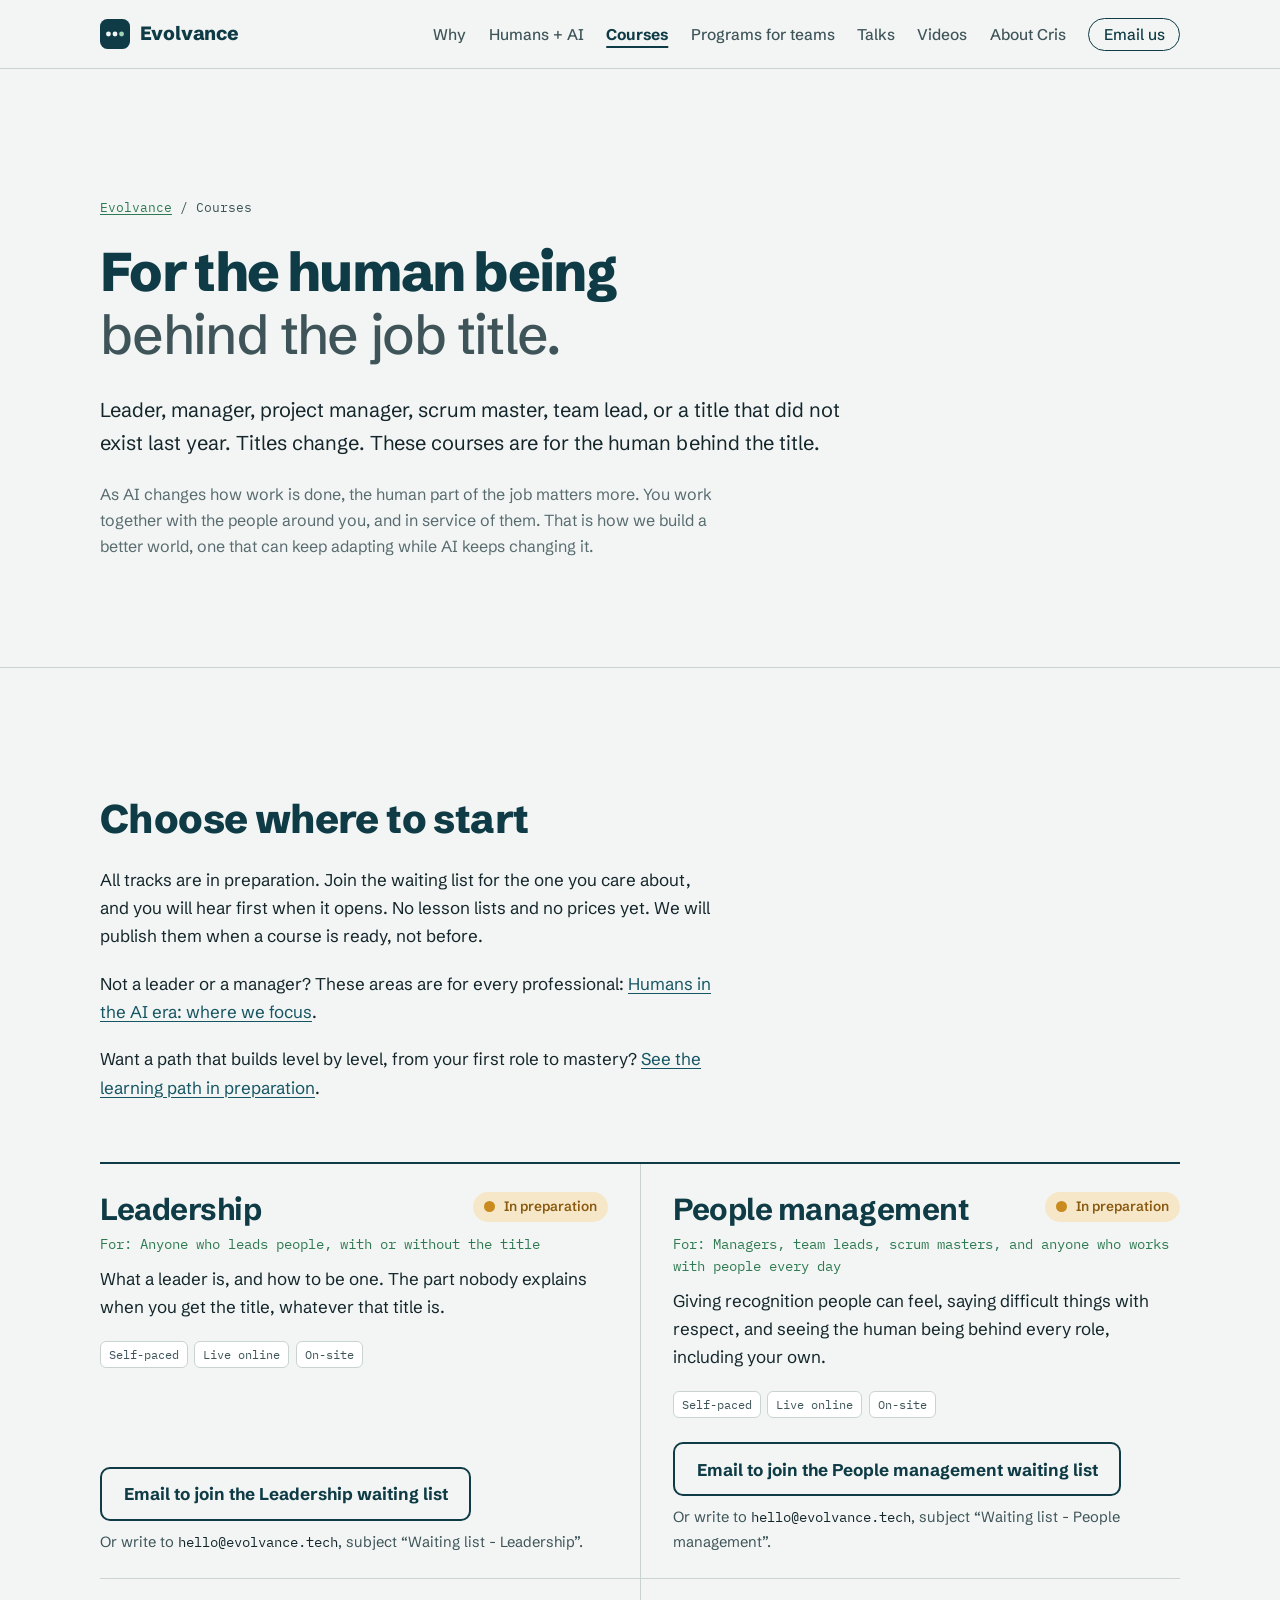
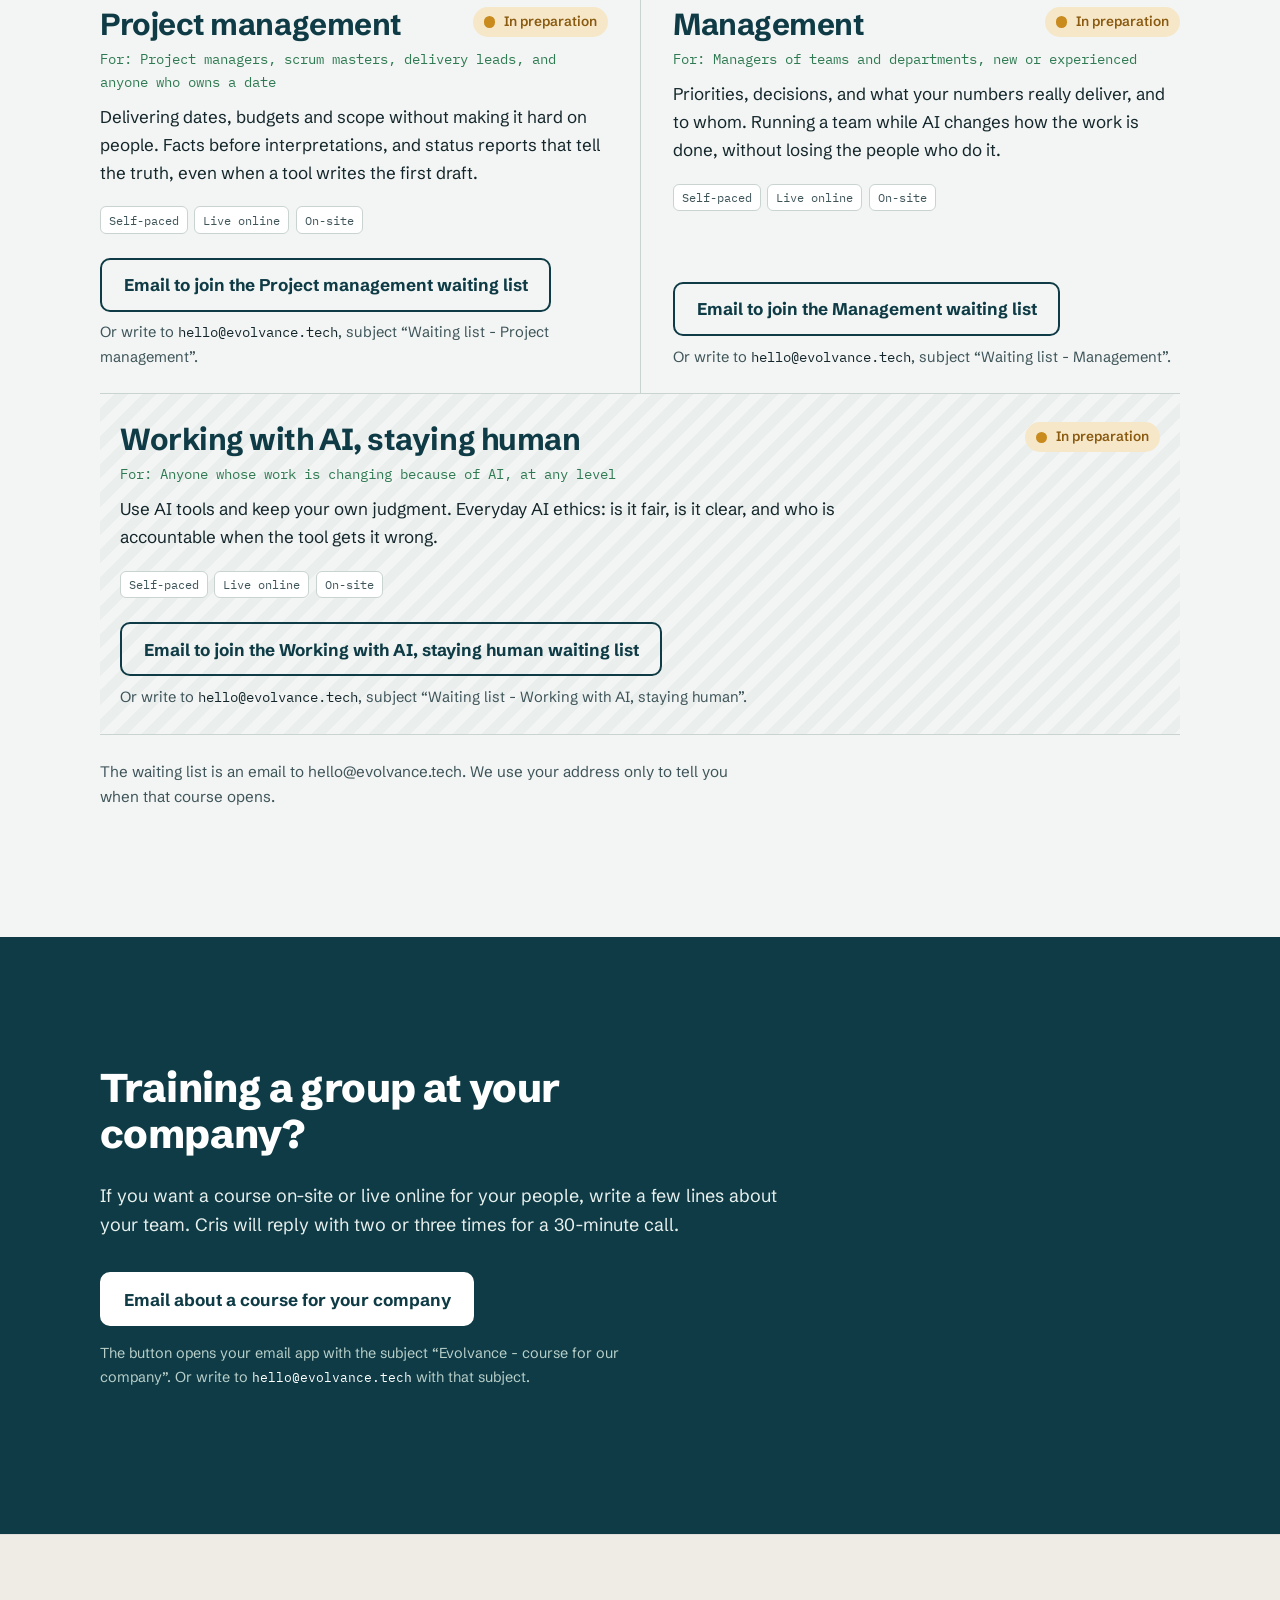
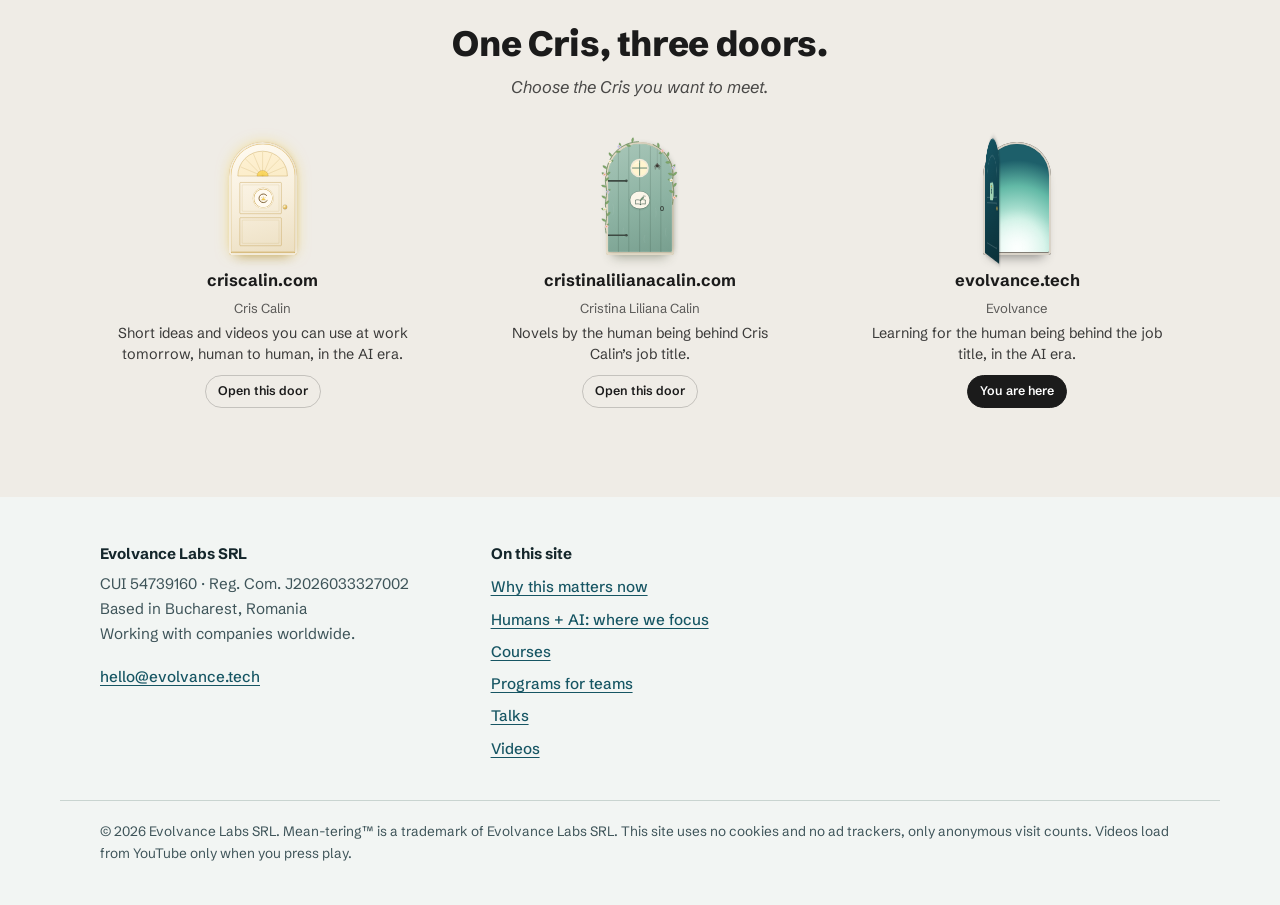
==== commit b7d932bb: "Cookie-free visit counts, honest footer, JSON-LD sameAs/books Umami (cristinalilianacalin.com) or Cl" ====
--- a/courses/index.html
+++ b/courses/index.html
@@ -14,22 +14,24 @@
 <meta property="og:title" content="Evolvance courses: for the human being behind the job title">
 <meta property="og:description" content="Courses by Cris Calin, in preparation, for leaders, managers, project managers, scrum masters, team leads and anyone who works with people: leadership, people management, project management, management, and working with AI while staying human.">
 <meta property="og:url" content="https://evolvance.tech/courses/">
-<meta property="og:image" content="https://evolvance.tech/img/og-evolvance.jpg">
+<meta property="og:image" content="https://evolvance.tech/img/og-2026.jpg">
 <meta property="og:image:width" content="1200">
 <meta property="og:image:height" content="630">
-<meta property="og:image:alt" content="Cris Calin on stage at DevCon 2025, in front of the title of her talk, Beyond Innovation: The Era of Meaningful Tech">
+<meta property="og:image:alt" content="Evolvance: Nobody taught you how to lead. We walk it with you.">
 <meta name="twitter:card" content="summary_large_image">
 <meta name="twitter:title" content="Evolvance courses: for the human being behind the job title">
 <meta name="twitter:description" content="Courses by Cris Calin, in preparation, for leaders, managers, project managers, scrum masters, team leads and anyone who works with people: leadership, people management, project management, management, and working with AI while staying human.">
-<meta name="twitter:image" content="https://evolvance.tech/img/og-evolvance.jpg">
+<meta name="twitter:image" content="https://evolvance.tech/img/og-2026.jpg">
 
 <link rel="icon" href="../favicon.svg" type="image/svg+xml">
 <link rel="preconnect" href="https://fonts.googleapis.com">
 <link rel="preconnect" href="https://fonts.gstatic.com" crossorigin>
 <link href="https://fonts.googleapis.com/css2?family=Schibsted+Grotesk:ital,wght@0,400;0,500;0,700;0,800;1,400&family=IBM+Plex+Mono:wght@400;500&display=swap" rel="stylesheet">
-<link rel="stylesheet" href="../style.css">
+<link rel="stylesheet" href="../style.css?v=20261124c">
 <script>if(!matchMedia("(prefers-reduced-motion: reduce)").matches)document.documentElement.classList.add("js")</script>
 
+<!-- stats: cookie-free -->
+<script defer src="https://static.cloudflareinsights.com/beacon.min.js" data-cf-beacon='{"token": "3c3482aacb534c04a383fe21055e7c35"}'></script>
 </head>
 <body>
 <a class="skip" href="#main">Skip to content</a>
@@ -166,7 +168,7 @@
     </nav>
   </div>
   <div class="wrap foot-legal">
-    <p>© 2026 Evolvance Labs SRL. Mean-tering™ is a trademark of Evolvance Labs SRL. This site uses no cookies and no tracking. Videos load from YouTube only when you press play. <!-- TODO: confirm trademark wording/ownership of Mean-tering™ --></p>
+    <p>© 2026 Evolvance Labs SRL. Mean-tering™ is a trademark of Evolvance Labs SRL. This site uses no cookies and no ad trackers, only anonymous visit counts. Videos load from YouTube only when you press play. <!-- TODO: confirm trademark wording/ownership of Mean-tering™ --></p>
   </div>
 </footer>
 <script>
--- a/style.css
+++ b/style.css
@@ -763,3 +763,24 @@
 
 /* About photo travels with the text while reading (desktop) */
 @media (min-width:701px){.about-photo-wrap{position:sticky;top:110px;align-self:start}}
+
+/* status card rows are links */
+a.sc-row{color:inherit;text-decoration:none;position:relative;padding-right:1.6rem!important;border-radius:6px;transition:background .15s}
+a.sc-row:hover,a.sc-row:focus-visible{background:var(--paper)}
+a.sc-row:hover .sc-label,a.sc-row:focus-visible .sc-label{color:var(--teal);text-decoration:underline;text-underline-offset:3px}
+.sc-go{position:absolute;right:.3rem;top:50%;transform:translateY(-50%);color:var(--teal-2);font-weight:700;transition:transform .15s}
+a.sc-row:hover .sc-go{transform:translate(3px,-50%)}
+
+/* offer list: titles and status pills are links */
+a.offer-h{color:inherit;text-decoration:none}
+a.offer-h:hover,a.offer-h:focus-visible{color:var(--teal-2);text-decoration:underline;text-underline-offset:4px}
+a.pill-link{text-decoration:none;display:inline-block}
+a.pill-link:hover .pill{filter:brightness(.95);box-shadow:0 0 0 2px var(--rule)}
+a.sc-row{cursor:pointer}
+a.sc-row .sc-go{right:.15rem}
+
+/* ===== Three doors at 40% of their earlier size (Cris, 25.11.2026). Same block on all three sites. ===== */
+.door-frame{zoom:.4}
+.door-here{display:none}
+.door a{gap:12px}
+.doors-row{margin-top:clamp(24px,3.5vw,40px)}
